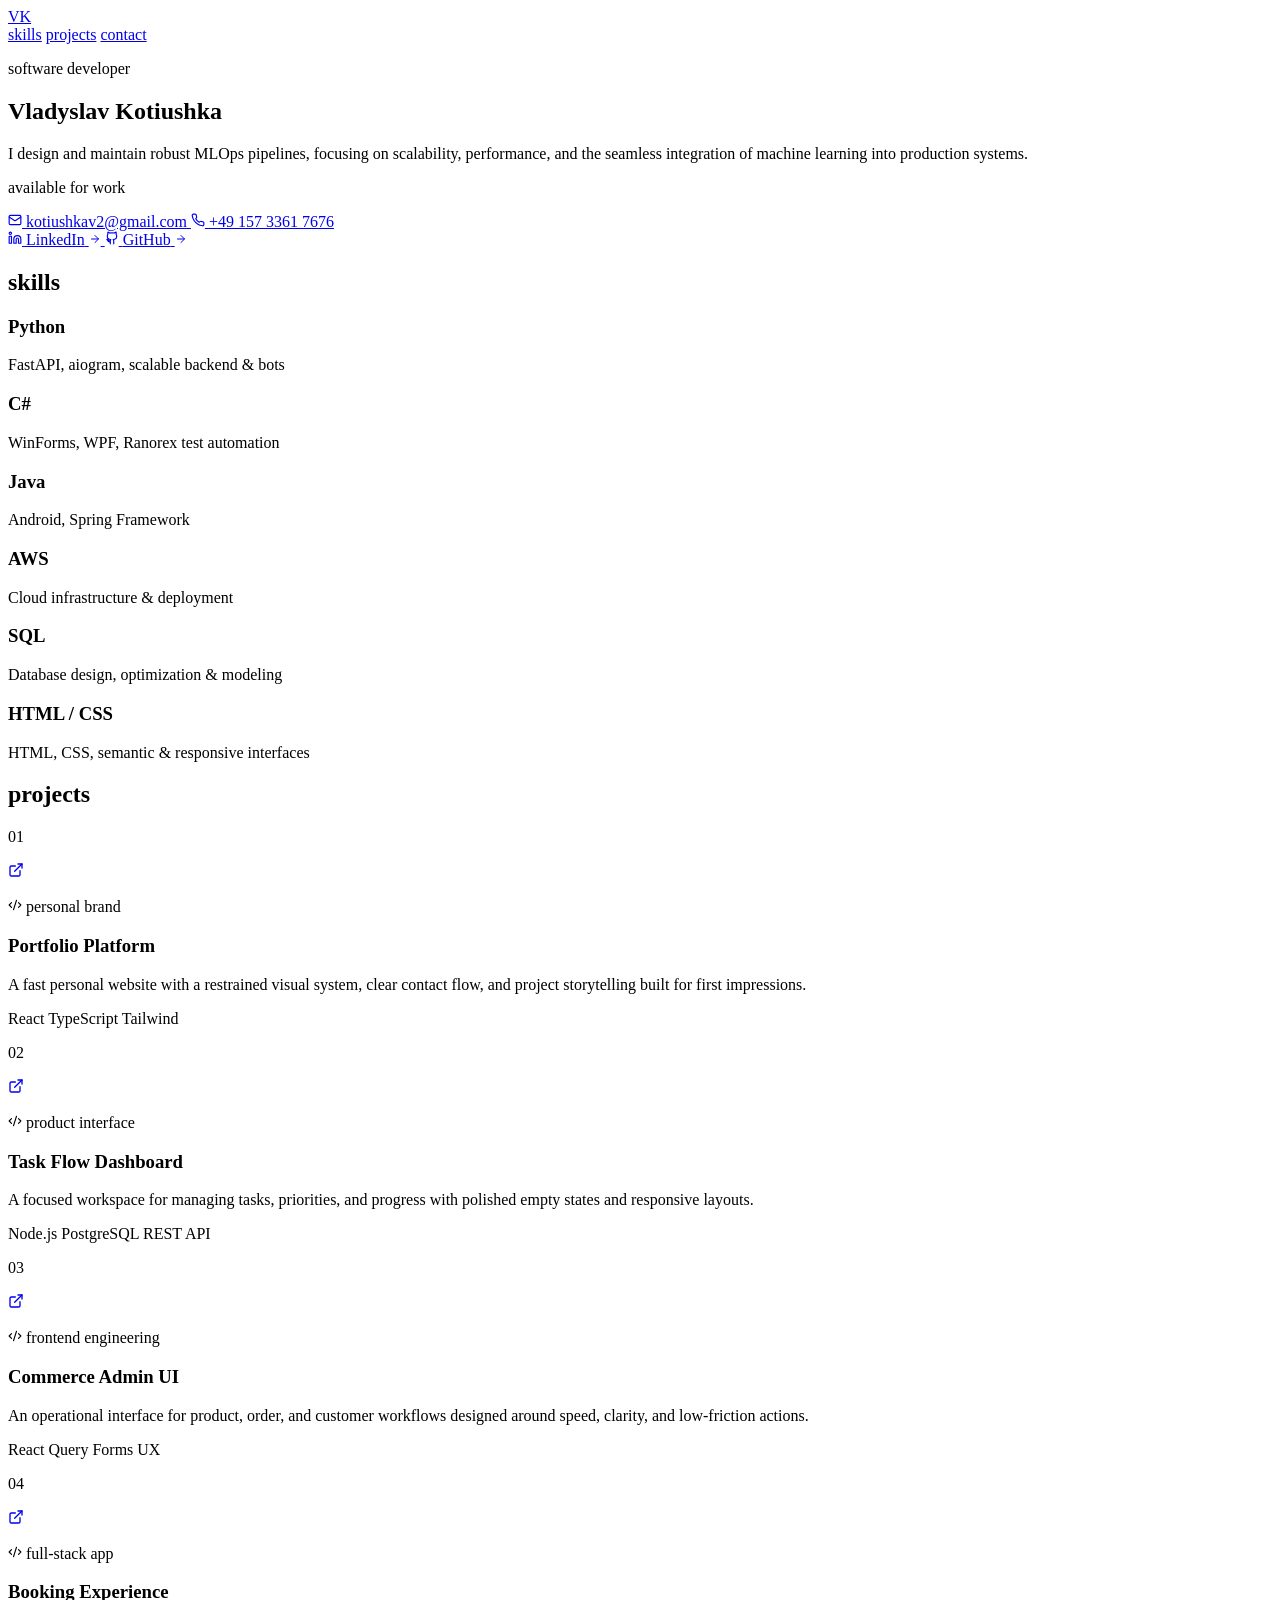
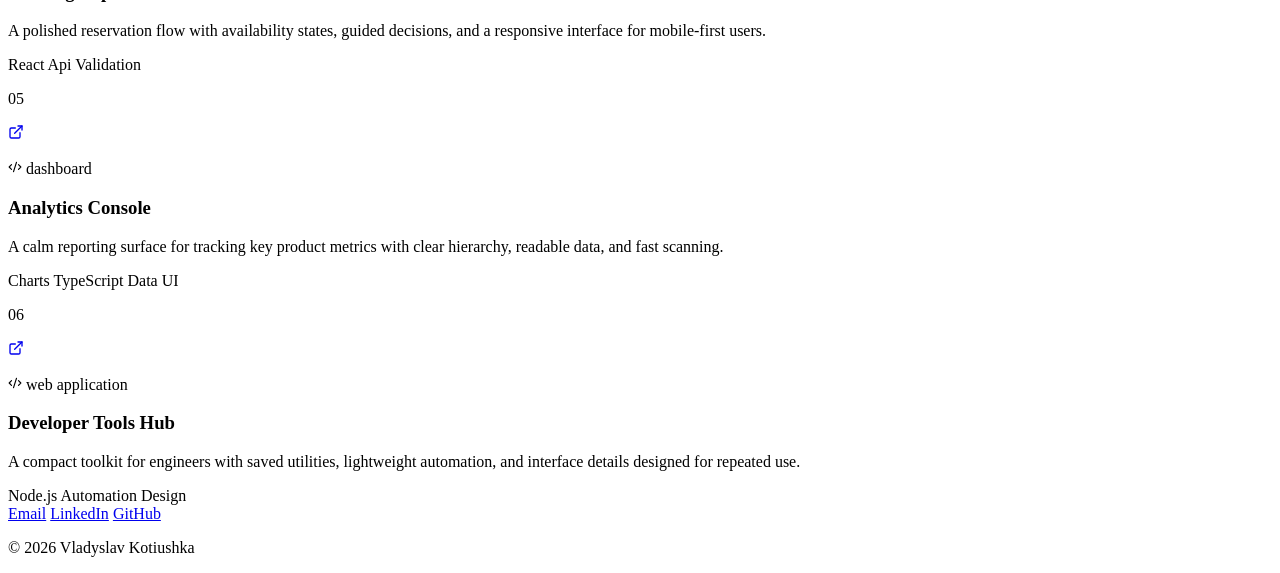
==== index.html @ 6a381a7e "finish portfolio" ====
<!doctype html>
<html lang="en">
  <head>
    <meta charset="UTF-8" />
    <meta name="viewport" content="width=device-width, initial-scale=1.0" />
    <title>Vladyslav Kotiushka</title>
    <link rel="preconnect" href="https://fonts.gstatic.com" crossorigin />
    <link rel="preconnect" href="https://fonts.googleapis.com" />
    <link
      href="https://fonts.googleapis.com/css2?family=Inter:ital,opsz,wght@0,14..32,100..900;1,14..32,100..900&family=Playfair+Display:ital,wght@0,400..900;1,400..900&display=swap"
      rel="stylesheet"
    />
    <link rel="stylesheet" href="./css/style.css" />
  </head>

  <body>
    <div class="page">
      <div class="background">
        <div class="glow glow-top"></div>
        <div class="glow glow-bottom"></div>
        <div class="noise"></div>
      </div>

      <header class="header">
        <a class="header__logo" href="#top">VK</a>

        <nav class="header__nav">
          <a href="#skills" class="header__link">skills</a>
          <a href="#projects" class="header__link">projects</a>
          <a href="#contact" class="header__link">contact</a>
        </nav>
      </header>

      <main class="main">
        <section class="hero" id="top">
          <div class="hero__card">
            <div class="hero__intro">
              <div class="hero__position">
                <span class="position__line"></span>
                <p class="position">software developer</p>
              </div>

              <h1 class="hero__title">Vladyslav Kotiushka</h1>
              <p class="hero__description">
                I design and maintain robust MLOps pipelines, focusing on
                scalability, performance, and the seamless integration of
                machine learning into production systems.
              </p>

              <div class="contact-card" id="contact">
                <p class="card__available-for-work">available for work</p>
                <div class="card__contacts">
                  <a href="mailto:kotiushkav2@gmail.com" class="contact__link">
                    <span class="contact-link__content">
                      <span class="contact-link__icon">
                        <svg
                          width="14"
                          height="14"
                          viewBox="0 0 24 24"
                          fill="none"
                          stroke="currentColor"
                          stroke-width="2"
                          stroke-linecap="round"
                          stroke-linejoin="round"
                        >
                          <rect
                            width="20"
                            height="16"
                            x="2"
                            y="4"
                            rx="2"
                          ></rect>
                          <path
                            d="m22 7-8.97 5.7a1.94 1.94 0 0 1-2.06 0L2 7"
                          ></path>
                        </svg>
                      </span>
                      <span>kotiushkav2@gmail.com</span>
                    </span>
                  </a>

                  <a href="tel:+4915733617676" class="contact__link">
                    <span class="contact-link__content">
                      <span class="contact-link__icon">
                        <svg
                          width="14"
                          height="14"
                          viewBox="0 0 24 24"
                          fill="none"
                          stroke="currentColor"
                          stroke-width="2"
                          stroke-linecap="round"
                          stroke-linejoin="round"
                        >
                          <path
                            d="M22 16.92v3a2 2 0 0 1-2.18 2 19.79 19.79 0 0 1-8.63-3.07 19.5 19.5 0 0 1-6-6A19.79 19.79 0 0 1 2.08 4.18 2 2 0 0 1 4.06 2h3a2 2 0 0 1 2 1.72c.12.9.33 1.77.62 2.6a2 2 0 0 1-.45 2.11L8.09 9.91a16 16 0 0 0 6 6l1.48-1.14a2 2 0 0 1 2.11-.45c.83.29 1.7.5 2.6.62A2 2 0 0 1 22 16.92z"
                          ></path>
                        </svg>
                      </span>
                      <span>+49 157 3361 7676</span>
                    </span>
                  </a>
                </div>

                <div class="card__social">
                  <a
                    href="https://www.linkedin.com/in/vladyslav-kotiushka-b0683431a/"
                    class="social-link"
                  >
                    <span class="social-link__content">
                      <span class="social-link__icon">
                        <svg
                          width="14"
                          height="14"
                          viewBox="0 0 24 24"
                          fill="none"
                          stroke="currentColor"
                          stroke-width="2"
                          stroke-linecap="round"
                          stroke-linejoin="round"
                        >
                          <path
                            d="M16 8a6 6 0 0 1 6 6v7h-4v-7a2 2 0 0 0-4 0v7h-4v-7a6 6 0 0 1 6-6z"
                          ></path>
                          <rect width="4" height="12" x="2" y="9"></rect>
                          <circle cx="4" cy="4" r="2"></circle>
                        </svg>
                      </span>
                      <span>LinkedIn</span>
                    </span>
                    <span class="social-link__arrow">
                      <svg
                        width="12"
                        height="12"
                        viewBox="0 0 24 24"
                        fill="none"
                        stroke="currentColor"
                        stroke-width="2"
                        stroke-linecap="round"
                        stroke-linejoin="round"
                      >
                        <path d="M5 12h14"></path>
                        <path d="m12 5 7 7-7 7"></path>
                      </svg>
                    </span>
                  </a>

                  <a href="https://github.com/kotiushka" class="social-link">
                    <span class="social-link__content">
                      <span class="social-link__icon">
                        <svg
                          width="14"
                          height="14"
                          viewBox="0 0 24 24"
                          fill="none"
                          stroke="currentColor"
                          stroke-width="2"
                          stroke-linecap="round"
                          stroke-linejoin="round"
                        >
                          <path
                            d="M15 22v-4a4.8 4.8 0 0 0-1-3.5c3 0 6-2 6-5.5.08-1.25-.27-2.48-1-3.5.28-1.15.28-2.35 0-3.5 0 0-1 0-3 1.5-2.64-.5-5.36-.5-8 0C6 2 5 2 5 2c-.3 1.15-.3 2.35 0 3.5A5.4 5.4 0 0 0 4 9c0 3.5 3 5.5 6 5.5-.39.49-.68 1.3-.8 2.1-.7.32-2.5.88-3.6-1.02 0 0-.65-1.18-1.9-1.27 0 0-1.2-.02-.08.75 0 0 .8.38 1.35 1.8 0 0 .72 2.2 4.18 1.45V22"
                          ></path>
                        </svg>
                      </span>
                      <span>GitHub</span>
                    </span>
                    <span class="social-link__arrow">
                      <svg
                        width="12"
                        height="12"
                        viewBox="0 0 24 24"
                        fill="none"
                        stroke="currentColor"
                        stroke-width="2"
                        stroke-linecap="round"
                        stroke-linejoin="round"
                      >
                        <path d="M5 12h14"></path>
                        <path d="m12 5 7 7-7 7"></path>
                      </svg>
                    </span>
                  </a>
                </div>
              </div>
            </div>

            <div class="skills" id="skills">
              <div class="skills__header">
                <h2 class="skills__text">skills</h2>
                <span class="skills__line"></span>
              </div>

              <div class="skills__grid">
                <article class="skill-card">
                  <h3 class="skill-card__title">Python</h3>
                  <p class="skill-card__description">
                    FastAPI, aiogram, scalable backend & bots
                  </p>
                </article>
                <article class="skill-card">
                  <h3 class="skill-card__title">C#</h3>
                  <p class="skill-card__description">
                    WinForms, WPF, Ranorex test automation
                  </p>
                </article>
                <article class="skill-card">
                  <h3 class="skill-card__title">Java</h3>
                  <p class="skill-card__description">
                    Android, Spring Framework
                  </p>
                </article>
                <article class="skill-card">
                  <h3 class="skill-card__title">AWS</h3>
                  <p class="skill-card__description">
                    Cloud infrastructure & deployment
                  </p>
                </article>
                <article class="skill-card">
                  <h3 class="skill-card__title">SQL</h3>
                  <p class="skill-card__description">
                    Database design, optimization & modeling
                  </p>
                </article>
                <article class="skill-card">
                  <h3 class="skill-card__title">HTML / CSS</h3>
                  <p class="skill-card__description">
                    HTML, CSS, semantic & responsive interfaces
                  </p>
                </article>
              </div>
            </div>
          </div>
        </section>

        <section class="projects" id="projects">
          <div class="projects__header">
            <h2 class="projects__text">projects</h2>
            <span class="projects__line"></span>
          </div>
          <div class="projects__grid">
            <article class="project">
              <div class="project__header">
                <p class="project__number">01</p>
                <a class="project__link" href="#" aria-label="Open project">
                  <svg
                    width="16"
                    height="16"
                    viewBox="0 0 24 24"
                    fill="none"
                    stroke="currentColor"
                    stroke-width="2"
                    stroke-linecap="round"
                    stroke-linejoin="round"
                  >
                    <path d="M15 3h6v6"></path>
                    <path d="M10 14 21 3"></path>
                    <path
                      d="M18 13v6a2 2 0 0 1-2 2H5a2 2 0 0 1-2-2V8a2 2 0 0 1 2-2h6"
                    ></path>
                  </svg>
                </a>
              </div>
              <p class="project__type">
                <svg
                  width="14"
                  height="14"
                  viewBox="0 0 24 24"
                  fill="none"
                  stroke="currentColor"
                  stroke-width="2"
                  stroke-linecap="round"
                  stroke-linejoin="round"
                >
                  <path d="m18 16 4-4-4-4"></path>
                  <path d="m6 8-4 4 4 4"></path>
                  <path d="m14.5 4-5 16"></path>
                </svg>
                personal brand
              </p>
              <h3 class="project__title">Portfolio Platform</h3>
              <p class="project__description">
                A fast personal website with a restrained visual system, clear
                contact flow, and project storytelling built for first
                impressions.
              </p>
              <div class="project__tools">
                <span class="project__tool">React</span>
                <span class="project__tool">TypeScript</span>
                <span class="project__tool">Tailwind</span>
              </div>
            </article>
            <article class="project">
              <div class="project__header">
                <p class="project__number">02</p>
                <a class="project__link" href="#" aria-label="Open project">
                  <svg
                    width="16"
                    height="16"
                    viewBox="0 0 24 24"
                    fill="none"
                    stroke="currentColor"
                    stroke-width="2"
                    stroke-linecap="round"
                    stroke-linejoin="round"
                  >
                    <path d="M15 3h6v6"></path>
                    <path d="M10 14 21 3"></path>
                    <path
                      d="M18 13v6a2 2 0 0 1-2 2H5a2 2 0 0 1-2-2V8a2 2 0 0 1 2-2h6"
                    ></path>
                  </svg>
                </a>
              </div>
              <p class="project__type">
                <svg
                  width="14"
                  height="14"
                  viewBox="0 0 24 24"
                  fill="none"
                  stroke="currentColor"
                  stroke-width="2"
                  stroke-linecap="round"
                  stroke-linejoin="round"
                >
                  <path d="m18 16 4-4-4-4"></path>
                  <path d="m6 8-4 4 4 4"></path>
                  <path d="m14.5 4-5 16"></path>
                </svg>
                product interface
              </p>
              <h3 class="project__title">Task Flow Dashboard</h3>
              <p class="project__description">
                A focused workspace for managing tasks, priorities, and progress
                with polished empty states and responsive layouts.
              </p>
              <div class="project__tools">
                <span class="project__tool">Node.js</span>
                <span class="project__tool">PostgreSQL</span>
                <span class="project__tool">REST API</span>
              </div>
            </article>
            <article class="project">
              <div class="project__header">
                <p class="project__number">03</p>
                <a class="project__link" href="#" aria-label="Open project">
                  <svg
                    width="16"
                    height="16"
                    viewBox="0 0 24 24"
                    fill="none"
                    stroke="currentColor"
                    stroke-width="2"
                    stroke-linecap="round"
                    stroke-linejoin="round"
                  >
                    <path d="M15 3h6v6"></path>
                    <path d="M10 14 21 3"></path>
                    <path
                      d="M18 13v6a2 2 0 0 1-2 2H5a2 2 0 0 1-2-2V8a2 2 0 0 1 2-2h6"
                    ></path>
                  </svg>
                </a>
              </div>
              <p class="project__type">
                <svg
                  width="14"
                  height="14"
                  viewBox="0 0 24 24"
                  fill="none"
                  stroke="currentColor"
                  stroke-width="2"
                  stroke-linecap="round"
                  stroke-linejoin="round"
                >
                  <path d="m18 16 4-4-4-4"></path>
                  <path d="m6 8-4 4 4 4"></path>
                  <path d="m14.5 4-5 16"></path>
                </svg>
                frontend engineering
              </p>
              <h3 class="project__title">Commerce Admin UI</h3>
              <p class="project__description">
                An operational interface for product, order, and customer
                workflows designed around speed, clarity, and low-friction
                actions.
              </p>
              <div class="project__tools">
                <span class="project__tool">React Query</span>
                <span class="project__tool">Forms</span>
                <span class="project__tool">UX</span>
              </div>
            </article>
            <article class="project">
              <div class="project__header">
                <p class="project__number">04</p>
                <a class="project__link" href="#" aria-label="Open project">
                  <svg
                    width="16"
                    height="16"
                    viewBox="0 0 24 24"
                    fill="none"
                    stroke="currentColor"
                    stroke-width="2"
                    stroke-linecap="round"
                    stroke-linejoin="round"
                  >
                    <path d="M15 3h6v6"></path>
                    <path d="M10 14 21 3"></path>
                    <path
                      d="M18 13v6a2 2 0 0 1-2 2H5a2 2 0 0 1-2-2V8a2 2 0 0 1 2-2h6"
                    ></path>
                  </svg>
                </a>
              </div>
              <p class="project__type">
                <svg
                  width="14"
                  height="14"
                  viewBox="0 0 24 24"
                  fill="none"
                  stroke="currentColor"
                  stroke-width="2"
                  stroke-linecap="round"
                  stroke-linejoin="round"
                >
                  <path d="m18 16 4-4-4-4"></path>
                  <path d="m6 8-4 4 4 4"></path>
                  <path d="m14.5 4-5 16"></path>
                </svg>
                full-stack app
              </p>
              <h3 class="project__title">Booking Experience</h3>
              <p class="project__description">
                A polished reservation flow with availability states, guided
                decisions, and a responsive interface for mobile-first users.
              </p>
              <div class="project__tools">
                <span class="project__tool">React</span>
                <span class="project__tool">Api</span>
                <span class="project__tool">Validation</span>
              </div>
            </article>
            <article class="project">
              <div class="project__header">
                <p class="project__number">05</p>
                <a class="project__link" href="#" aria-label="Open project">
                  <svg
                    width="16"
                    height="16"
                    viewBox="0 0 24 24"
                    fill="none"
                    stroke="currentColor"
                    stroke-width="2"
                    stroke-linecap="round"
                    stroke-linejoin="round"
                  >
                    <path d="M15 3h6v6"></path>
                    <path d="M10 14 21 3"></path>
                    <path
                      d="M18 13v6a2 2 0 0 1-2 2H5a2 2 0 0 1-2-2V8a2 2 0 0 1 2-2h6"
                    ></path>
                  </svg>
                </a>
              </div>
              <p class="project__type">
                <svg
                  width="14"
                  height="14"
                  viewBox="0 0 24 24"
                  fill="none"
                  stroke="currentColor"
                  stroke-width="2"
                  stroke-linecap="round"
                  stroke-linejoin="round"
                >
                  <path d="m18 16 4-4-4-4"></path>
                  <path d="m6 8-4 4 4 4"></path>
                  <path d="m14.5 4-5 16"></path>
                </svg>
                dashboard
              </p>
              <h3 class="project__title">Analytics Console</h3>
              <p class="project__description">
                A calm reporting surface for tracking key product metrics with
                clear hierarchy, readable data, and fast scanning.
              </p>
              <div class="project__tools">
                <span class="project__tool">Charts</span>
                <span class="project__tool">TypeScript</span>
                <span class="project__tool">Data UI</span>
              </div>
            </article>
            <article class="project">
              <div class="project__header">
                <p class="project__number">06</p>
                <a class="project__link" href="#" aria-label="Open project">
                  <svg
                    width="16"
                    height="16"
                    viewBox="0 0 24 24"
                    fill="none"
                    stroke="currentColor"
                    stroke-width="2"
                    stroke-linecap="round"
                    stroke-linejoin="round"
                  >
                    <path d="M15 3h6v6"></path>
                    <path d="M10 14 21 3"></path>
                    <path
                      d="M18 13v6a2 2 0 0 1-2 2H5a2 2 0 0 1-2-2V8a2 2 0 0 1 2-2h6"
                    ></path>
                  </svg>
                </a>
              </div>
              <p class="project__type">
                <svg
                  width="14"
                  height="14"
                  viewBox="0 0 24 24"
                  fill="none"
                  stroke="currentColor"
                  stroke-width="2"
                  stroke-linecap="round"
                  stroke-linejoin="round"
                >
                  <path d="m18 16 4-4-4-4"></path>
                  <path d="m6 8-4 4 4 4"></path>
                  <path d="m14.5 4-5 16"></path>
                </svg>
                web application
              </p>
              <h3 class="project__title">Developer Tools Hub</h3>
              <p class="project__description">
                A compact toolkit for engineers with saved utilities,
                lightweight automation, and interface details designed for
                repeated use.
              </p>
              <div class="project__tools">
                <span class="project__tool">Node.js</span>
                <span class="project__tool">Automation</span>
                <span class="project__tool">Design</span>
              </div>
            </article>
          </div>
        </section>
        <footer class="footer">
          <div class="footer__links">
            <a href="mailto:kotiushkav2@gmail.com" class="footer__link"
              >Email</a
            >
            <a
              href="https://www.linkedin.com/in/vladyslav-kotiushka-b0683431a/"
              class="footer__link"
              >LinkedIn</a
            >
            <a href="https://github.com/kotiushka" class="footer__link"
              >GitHub</a
            >
          </div>

          <p class="footer__copy">© 2026 Vladyslav Kotiushka</p>
        </footer>
      </main>
    </div>
  </body>
</html>
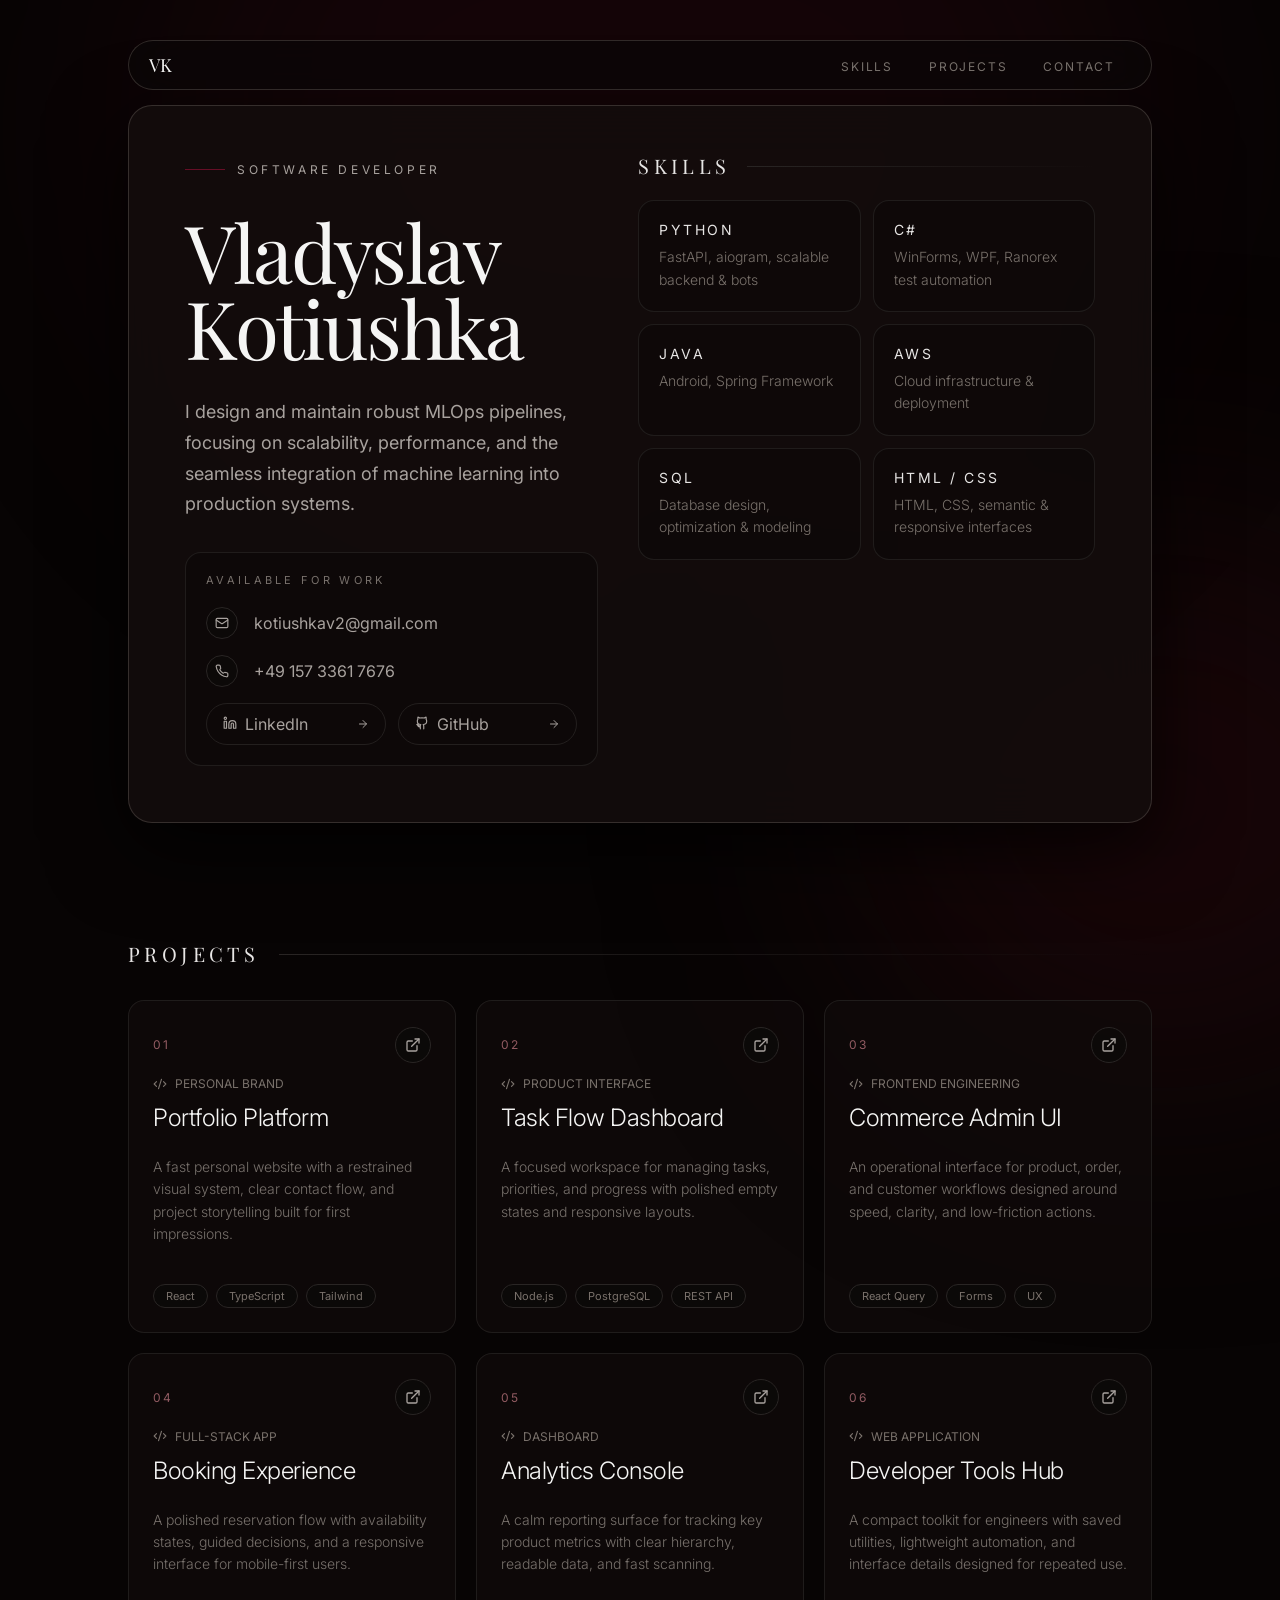
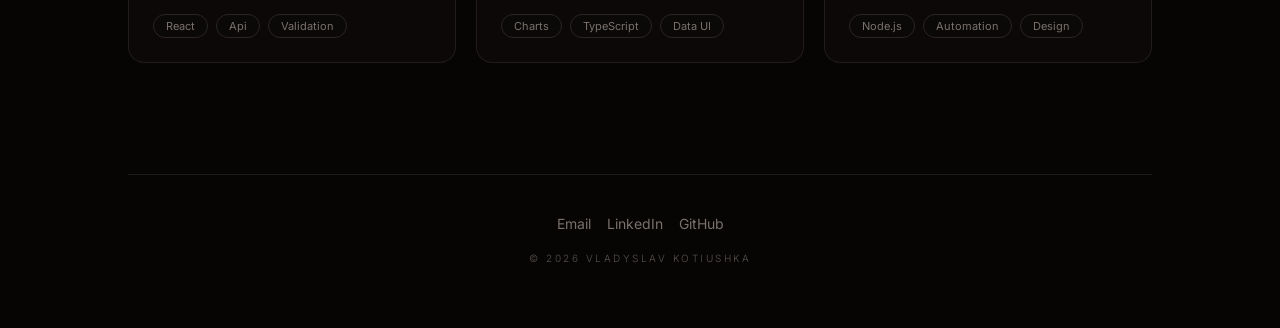
==== commit a51da302: "change css link path" ====
--- a/index.html
+++ b/index.html
@@ -10,7 +10,7 @@
       href="https://fonts.googleapis.com/css2?family=Inter:ital,opsz,wght@0,14..32,100..900;1,14..32,100..900&family=Playfair+Display:ital,wght@0,400..900;1,400..900&display=swap"
       rel="stylesheet"
     />
-    <link rel="stylesheet" href="./css/style.css" />
+    <link rel="stylesheet" href="./css/styles.css" />
   </head>
 
   <body>
--- a/css/styles.css
+++ b/css/styles.css
@@ -0,0 +1,559 @@
+* {
+  box-sizing: border-box;
+}
+
+::selection {
+  background: rgba(136, 19, 55, 0.3);
+  color: #ffe4e6;
+}
+
+.hero__title,
+.section-title,
+.header__logo {
+  font-family: "Playfair Display", Georgia, serif;
+}
+
+body {
+  margin: 0;
+  padding: 0;
+  font-family: "Inter", Arial, sans-serif;
+}
+
+.page {
+  padding: 24px;
+
+  min-height: 100vh;
+  background: #070404;
+  color: #d6d3d1;
+  position: relative;
+  overflow-x: hidden;
+}
+
+.glow-top {
+  position: fixed;
+  top: -28%;
+  left: 50%;
+  width: 980px;
+  height: 760px;
+  transform: translateX(-50%);
+  background: rgba(75, 8, 23, 0.2);
+  border-radius: 999px;
+  filter: blur(130px);
+  pointer-events: none;
+}
+
+.glow-bottom {
+  position: fixed;
+  right: -15%;
+  bottom: -20%;
+  width: 620px;
+  height: 560px;
+  background: rgba(34, 7, 10, 0.6);
+  border-radius: 999px;
+  filter: blur(120px);
+  pointer-events: none;
+}
+
+.header {
+  display: flex;
+  justify-content: space-between;
+  align-items: center;
+
+  max-width: 1024px;
+  width: 100%;
+  margin: 0 auto;
+
+  border: 1px solid rgba(120, 113, 108, 0.35);
+  background: rgba(11, 7, 7, 0.75);
+  border-radius: 999px;
+  padding: 12px 20px;
+
+  backdrop-filter: blur(24px);
+
+  position: sticky;
+  top: 16px;
+  z-index: 30;
+}
+
+.header__logo {
+  font-size: 18px;
+  color: #f5f5f4;
+  text-decoration: none;
+}
+
+.header__link {
+  padding: 8px 16px;
+  border-radius: 999px;
+  color: #78716c;
+  font-size: 12px;
+  text-transform: uppercase;
+  letter-spacing: 0.15em;
+  text-decoration: none;
+  transition: 0.25s ease;
+}
+
+.header__link:hover {
+  background: rgba(28, 25, 23, 0.7);
+  color: #f5f5f4;
+}
+
+.hero {
+  min-height: calc(100vh - 120px);
+  display: flex;
+  align-items: center;
+  justify-content: center;
+}
+
+.hero__card {
+  display: grid;
+  grid-template-columns: 0.95fr 1.05fr;
+  align-items: start;
+  gap: 40px;
+  width: 100%;
+  position: relative;
+  overflow: hidden;
+
+  padding: 56px;
+  border-radius: 24px;
+  border: 1px solid rgba(120, 113, 108, 0.35);
+  background: rgba(19, 13, 13, 0.9);
+  box-shadow: 0 25px 80px rgba(0, 0, 0, 0.8);
+  backdrop-filter: blur(24px);
+
+  max-width: 1024px;
+}
+
+.hero__position {
+  display: flex;
+  align-items: center;
+  gap: 12px;
+  margin-bottom: 36px;
+}
+
+.position__line {
+  width: 40px;
+  height: 1px;
+  background: rgba(159, 18, 57, 0.6);
+}
+
+.position {
+  margin: 0;
+  color: #a8a29e;
+  font-size: 12px;
+  text-transform: uppercase;
+  letter-spacing: 0.3em;
+}
+
+.hero__title {
+  margin: 0px;
+  max-width: 520px;
+  font-size: clamp(48px, 8vw, 80px);
+  line-height: 0.95;
+  font-weight: 300;
+  letter-spacing: -0.03em;
+  color: #f5f5f4;
+}
+
+.hero__description {
+  margin: 32px 0 0;
+  max-width: 560px;
+
+  color: #a8a29e;
+  line-height: 1.7;
+  font-size: 18px;
+}
+
+.contact-card {
+  margin-top: 32px;
+  padding: 20px;
+  max-width: 420px;
+
+  border: 1px solid rgba(41, 37, 36, 0.7);
+  border-radius: 16px;
+  background: rgba(0, 0, 0, 0.2);
+
+  scroll-margin-top: 120px;
+}
+
+.card__available-for-work {
+  margin: 0 0 20px;
+  color: #78716c;
+  font-size: 11px;
+  letter-spacing: 0.3em;
+  text-transform: uppercase;
+}
+
+.card__contacts {
+  display: flex;
+  flex-direction: column;
+  gap: 16px;
+}
+
+.contact__link {
+  display: flex;
+  align-items: center;
+  gap: 16px;
+  color: #a8a29e;
+  text-decoration: none;
+  transition: transform 0.25s ease;
+}
+
+.contact__link:hover {
+  color: #f5f5f4;
+}
+
+.contact-link__content {
+  display: flex;
+  align-items: center;
+  gap: 16px;
+}
+
+.contact-link__icon {
+  width: 32px;
+  height: 32px;
+
+  display: flex;
+  align-items: center;
+  justify-content: center;
+
+  border: 1px solid #292524;
+  border-radius: 50%;
+  background: rgba(12, 10, 9, 0.6);
+}
+
+.card__social {
+  display: grid;
+  grid-template-columns: repeat(2, 1fr);
+  gap: 12px;
+  padding-top: 16px;
+}
+
+.social-link {
+  display: flex;
+  align-items: center;
+  justify-content: space-between;
+  color: #a8a29e;
+  text-decoration: none;
+
+  padding: 10px 16px;
+  border: 1px solid rgba(41, 37, 36, 0.8);
+  border-radius: 999px;
+  transition: transform 0.25s ease;
+}
+
+.social-link:hover {
+  border-color: #57534e;
+  background: rgba(28, 25, 23, 0.4);
+  color: #f5f5f4;
+}
+
+.social-link__content {
+  display: flex;
+  align-items: center;
+  gap: 8px;
+}
+
+.skills {
+  transform: translateY(-6px);
+}
+
+.skill-card {
+  border: 1px solid rgba(41, 37, 36, 0.7);
+  border-radius: 16px;
+  background: rgba(0, 0, 0, 0.2);
+  padding: 20px;
+
+  height: 100%;
+
+  transition:
+    border-color 0.5s ease,
+    background-color 0.5s ease;
+}
+
+.skill-card:hover {
+  border-color: rgba(87, 83, 78, 0.7);
+  background: #181111;
+}
+
+.skills__header {
+  display: flex;
+  align-items: center;
+  gap: 16px;
+  margin-bottom: 24px;
+}
+
+.skills__text {
+  font-size: 20px;
+  text-transform: uppercase;
+  margin: 0;
+  line-height: 1;
+  font-weight: 400;
+  letter-spacing: 0.22em;
+  color: #e7e5e4;
+  font-family: "Playfair Display", Georgia, serif;
+}
+
+.skills__line {
+  height: 1px;
+  flex: 1;
+  background: linear-gradient(to right, #292524, transparent);
+}
+
+.skills__grid {
+  display: grid;
+  grid-template-columns: repeat(2, 1fr);
+  gap: 12px;
+}
+
+.skill-card__title {
+  margin: 0 0 8px;
+  font-weight: 400;
+  font-size: 14px;
+  color: #e7e5e4;
+  letter-spacing: 0.18em;
+  text-transform: uppercase;
+}
+
+.skill-card__description {
+  margin: 0;
+  color: #79716b;
+  font-size: 14px;
+  font-weight: 300;
+  line-height: 1.6;
+}
+
+.projects {
+  max-width: 1024px;
+  margin: 90px auto 0;
+  width: 100%;
+  position: relative;
+}
+
+.projects__header {
+  display: flex;
+  align-items: center;
+
+  gap: 20px;
+}
+
+.projects__text {
+  font-size: 20px;
+  text-transform: uppercase;
+  margin: 0;
+  line-height: 1;
+  font-weight: 400;
+  letter-spacing: 0.22em;
+  color: #e7e5e4;
+  font-family: "Playfair Display", Georgia, serif;
+}
+
+.projects__line {
+  height: 1px;
+  flex: 1;
+  background: linear-gradient(to right, #292524, transparent);
+}
+
+.projects__grid {
+  margin-top: 36px;
+  display: grid;
+  grid-template-columns: repeat(3, 1fr);
+  gap: 20px;
+  margin-bottom: 111px;
+}
+
+.project {
+  padding: 24px;
+  min-height: 100%;
+  overflow: hidden;
+  display: flex;
+  flex-direction: column;
+  border: 1px solid rgba(41, 37, 36, 0.7);
+  border-radius: 16px;
+
+  background: rgba(17, 11, 11, 0.7);
+
+  transition:
+    color 0.5s ease,
+    border-color 0.5s ease,
+    transform 1s ease,
+    background-color 0.5s ease;
+}
+
+.project:hover a {
+  color: #e7e5e4;
+}
+
+.project:hover {
+  transform: translateY(-4px);
+  background: #171010;
+  border-color: rgba(87, 83, 78, 0.7);
+}
+
+.project__header {
+  display: flex;
+  align-items: center;
+  justify-content: space-between;
+}
+
+.project__link {
+  width: 36px;
+  height: 36px;
+
+  display: flex;
+  align-items: center;
+  justify-content: center;
+
+  color: #a8a29e;
+
+  border: 1px solid #292524;
+  border-radius: 50%;
+  background: rgba(12, 10, 9, 0.6);
+}
+
+.project__number {
+  color: #ffa1ad8c;
+  font-size: 12px;
+  letter-spacing: 0.2em;
+}
+
+.project__type {
+  display: flex;
+  align-items: center;
+  gap: 8px;
+  font-size: 12px;
+  color: #79716b;
+  text-transform: uppercase;
+}
+
+.project__title,
+.project__description {
+  font-weight: 300;
+}
+
+.project__title {
+  font-family: "Inter", Arial, Helvetica, sans-serif;
+  font-size: 24px;
+  margin-top: 0;
+  letter-spacing: -0.02em;
+  color: #f5f5f4;
+}
+
+.project__description {
+  font-size: 14px;
+  line-height: 1.6;
+  color: #78716c;
+  margin-top: 0;
+}
+
+.project__tools {
+  margin-top: auto;
+  padding-top: 24px;
+  display: flex;
+  flex-wrap: flex;
+  gap: 8px;
+}
+
+.project__tool {
+  color: #79716b;
+  font-size: 11px;
+  border: 1px solid #292524;
+  border-radius: 50px;
+  padding: 4px 12px;
+  background: rgba(12, 10, 9, 0.6);
+}
+
+.footer {
+  max-width: 1024px;
+  width: 100%;
+  margin: 0 auto;
+  padding: 40px 0;
+  border-top: 1px solid rgba(41, 37, 36, 0.7);
+  text-align: center;
+}
+
+.footer__links {
+  margin-bottom: 20px;
+
+  display: flex;
+  align-items: center;
+  justify-content: center;
+  gap: 16px;
+}
+
+.footer__link {
+  color: #78716c;
+  font-size: 14px;
+  text-decoration: none;
+  transition: color 0.25s ease;
+}
+
+.footer__link:hover {
+  color: #f5f5f4;
+}
+
+.footer__copy {
+  margin: 0;
+  color: #57534e;
+  font-size: 10px;
+  font-weight: 300;
+  text-transform: uppercase;
+  letter-spacing: 0.25em;
+}
+
+@media (max-width: 768px) {
+  .page {
+    padding: 16px;
+  }
+
+  .header {
+    padding: 10px 12px;
+  }
+
+  .header__link {
+    padding: 8px 10px;
+    font-size: 10px;
+  }
+
+  .hero {
+    min-height: auto;
+    padding-top: 64px;
+  }
+
+  .hero__card {
+    grid-template-columns: 1fr;
+    padding: 28px;
+    gap: 40px;
+  }
+
+  .hero__title {
+    font-size: 48px;
+  }
+
+  .hero__description {
+    font-size: 16px;
+  }
+
+  .skills {
+    transform: none;
+  }
+
+  .skills__grid {
+    grid-template-columns: 1fr;
+  }
+
+  .projects {
+    margin-top: 80px;
+  }
+
+  .projects__grid {
+    grid-template-columns: 1fr;
+  }
+
+  .card__social {
+    grid-template-columns: 1fr;
+  }
+
+  .footer__links {
+    flex-wrap: wrap;
+  }
+}
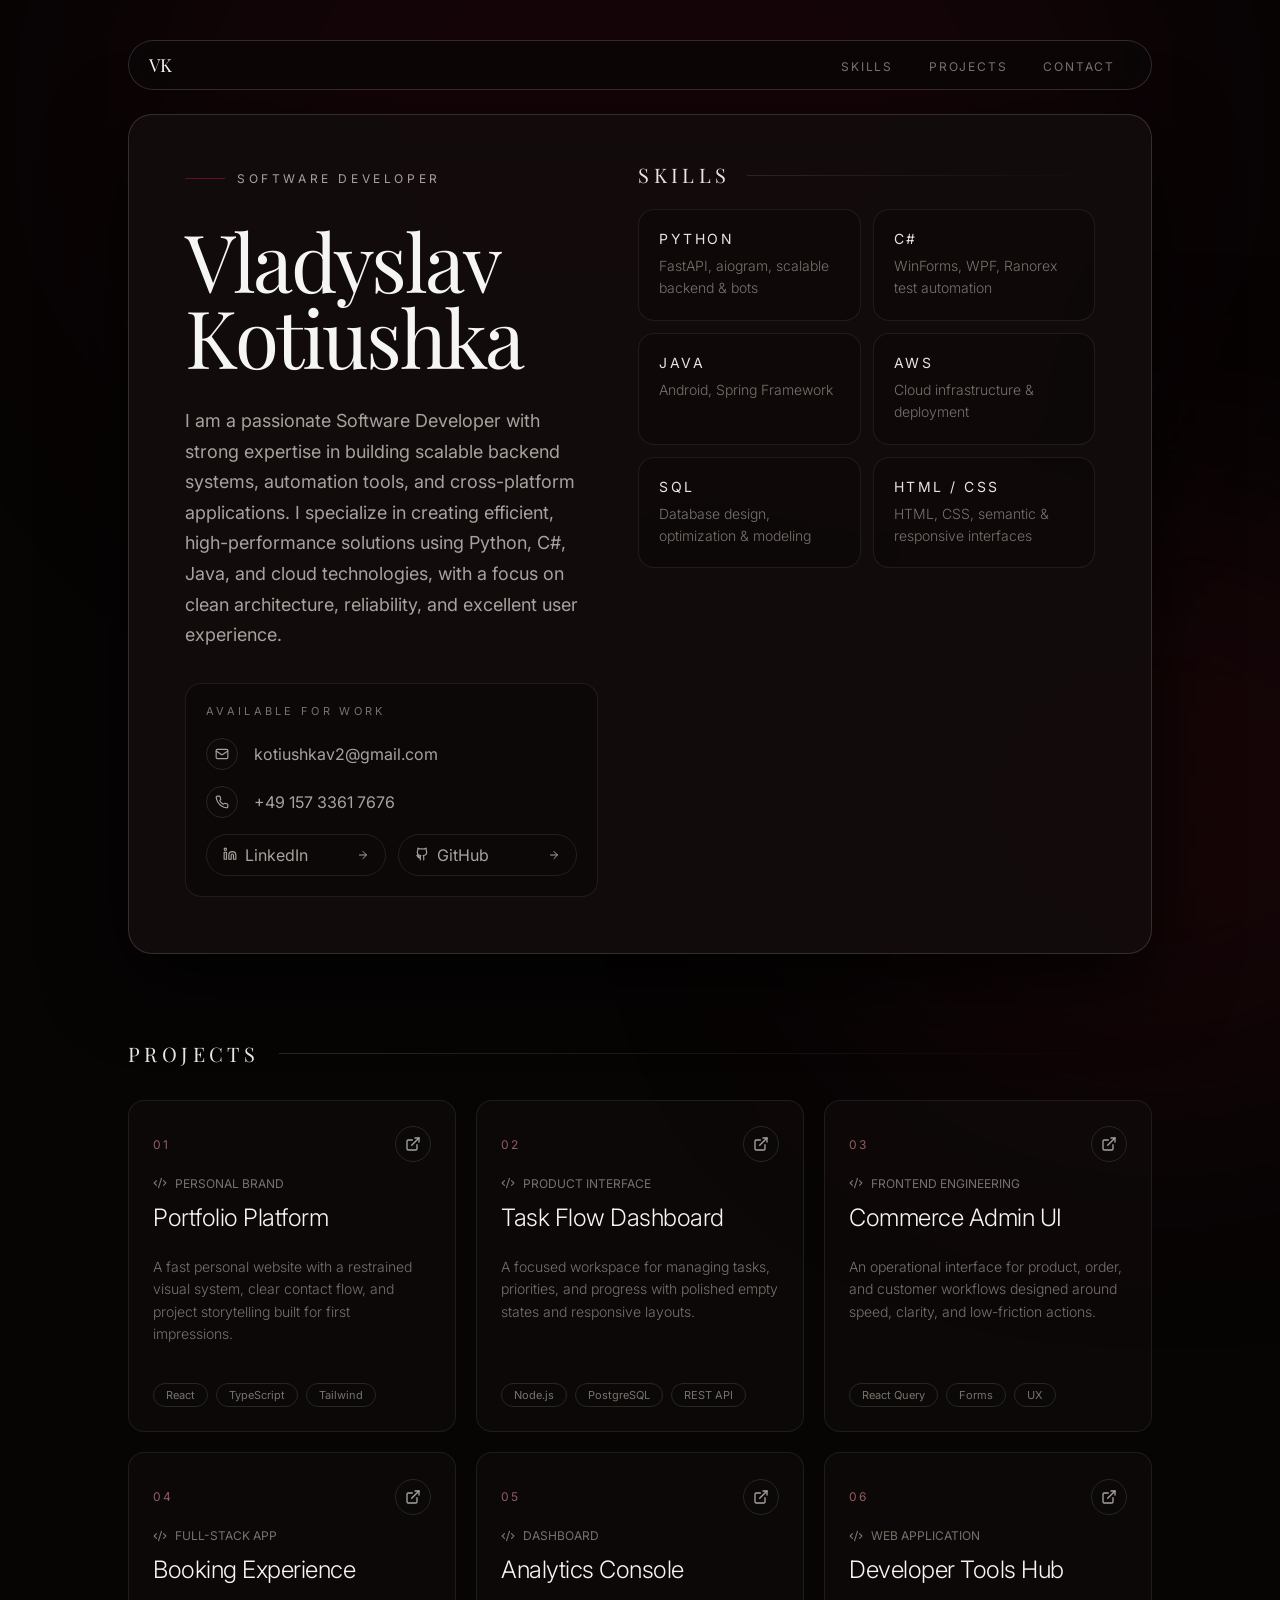
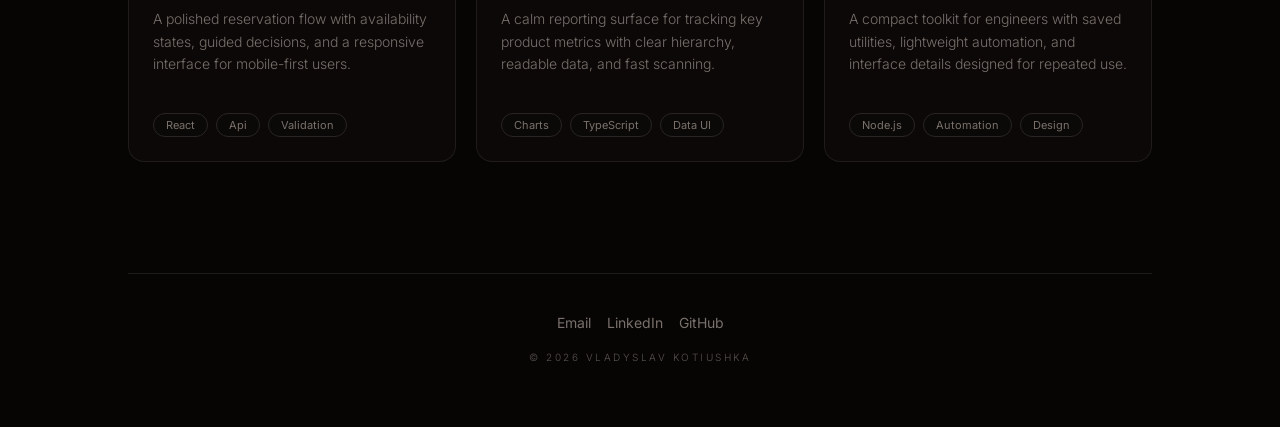
==== commit d334dcc6: "prevent header overlap with hero section" ====
--- a/index.html
+++ b/index.html
@@ -10,7 +10,7 @@
       href="https://fonts.googleapis.com/css2?family=Inter:ital,opsz,wght@0,14..32,100..900;1,14..32,100..900&family=Playfair+Display:ital,wght@0,400..900;1,400..900&display=swap"
       rel="stylesheet"
     />
-    <link rel="stylesheet" href="./css/styles.css" />
+    <link rel="stylesheet" href="styles.css" />
   </head>
 
   <body>
@@ -42,9 +42,12 @@
 
               <h1 class="hero__title">Vladyslav Kotiushka</h1>
               <p class="hero__description">
-                I design and maintain robust MLOps pipelines, focusing on
-                scalability, performance, and the seamless integration of
-                machine learning into production systems.
+                I am a passionate Software Developer with strong expertise in
+                building scalable backend systems, automation tools, and
+                cross-platform applications. I specialize in creating efficient,
+                high-performance solutions using Python, C#, Java, and cloud
+                technologies, with a focus on clean architecture, reliability,
+                and excellent user experience.
               </p>
 
               <div class="contact-card" id="contact">
--- a/styles.css
+++ b/styles.css
@@ -0,0 +1,560 @@
+* {
+  box-sizing: border-box;
+}
+
+::selection {
+  background: rgba(136, 19, 55, 0.3);
+  color: #ffe4e6;
+}
+
+.hero__title,
+.section-title,
+.header__logo {
+  font-family: "Playfair Display", Georgia, serif;
+}
+
+body {
+  margin: 0;
+  padding: 0;
+  font-family: "Inter", Arial, sans-serif;
+}
+
+.page {
+  padding: 24px;
+
+  min-height: 100vh;
+  background: #070404;
+  color: #d6d3d1;
+  position: relative;
+  overflow-x: hidden;
+}
+
+.glow-top {
+  position: fixed;
+  top: -28%;
+  left: 50%;
+  width: 980px;
+  height: 760px;
+  transform: translateX(-50%);
+  background: rgba(75, 8, 23, 0.2);
+  border-radius: 999px;
+  filter: blur(130px);
+  pointer-events: none;
+}
+
+.glow-bottom {
+  position: fixed;
+  right: -15%;
+  bottom: -20%;
+  width: 620px;
+  height: 560px;
+  background: rgba(34, 7, 10, 0.6);
+  border-radius: 999px;
+  filter: blur(120px);
+  pointer-events: none;
+}
+
+.header {
+  display: flex;
+  justify-content: space-between;
+  align-items: center;
+
+  max-width: 1024px;
+  width: 100%;
+  margin: 0 auto 40px;
+
+  border: 1px solid rgba(120, 113, 108, 0.35);
+  background: rgba(11, 7, 7, 0.75);
+  border-radius: 999px;
+  padding: 12px 20px;
+
+  backdrop-filter: blur(24px);
+
+  position: sticky;
+  top: 16px;
+  z-index: 30;
+}
+
+.header__logo {
+  font-size: 18px;
+  color: #f5f5f4;
+  text-decoration: none;
+}
+
+.header__link {
+  padding: 8px 16px;
+  border-radius: 999px;
+  color: #78716c;
+  font-size: 12px;
+  text-transform: uppercase;
+  letter-spacing: 0.15em;
+  text-decoration: none;
+  transition: 0.25s ease;
+}
+
+.header__link:hover {
+  background: rgba(28, 25, 23, 0.7);
+  color: #f5f5f4;
+}
+
+.hero {
+  min-height: calc(100vh - 120px);
+  display: flex;
+  align-items: center;
+  justify-content: center;
+}
+
+.hero__card {
+  display: grid;
+  grid-template-columns: 0.95fr 1.05fr;
+  align-items: start;
+  gap: 40px;
+  width: 100%;
+  position: relative;
+  overflow: hidden;
+
+  padding: 56px;
+  border-radius: 24px;
+  border: 1px solid rgba(120, 113, 108, 0.35);
+  background: rgba(19, 13, 13, 0.9);
+  box-shadow: 0 25px 80px rgba(0, 0, 0, 0.8);
+  backdrop-filter: blur(24px);
+
+  max-width: 1024px;
+}
+
+.hero__position {
+  display: flex;
+  align-items: center;
+  gap: 12px;
+  margin-bottom: 36px;
+}
+
+.position__line {
+  width: 40px;
+  height: 1px;
+  background: rgba(159, 18, 57, 0.6);
+}
+
+.position {
+  margin: 0;
+  color: #a8a29e;
+  font-size: 12px;
+  text-transform: uppercase;
+  letter-spacing: 0.3em;
+}
+
+.hero__title {
+  margin: 0px;
+  max-width: 520px;
+  font-size: clamp(48px, 8vw, 80px);
+  line-height: 0.95;
+  font-weight: 300;
+  letter-spacing: -0.03em;
+  color: #f5f5f4;
+}
+
+.hero__description {
+  margin: 32px 0 0;
+  max-width: 560px;
+
+  color: #a8a29e;
+  line-height: 1.7;
+  font-size: 18px;
+}
+
+.contact-card {
+  margin-top: 32px;
+  padding: 20px;
+  max-width: 420px;
+
+  border: 1px solid rgba(41, 37, 36, 0.7);
+  border-radius: 16px;
+  background: rgba(0, 0, 0, 0.2);
+
+  scroll-margin-top: 120px;
+}
+
+.card__available-for-work {
+  margin: 0 0 20px;
+  color: #78716c;
+  font-size: 11px;
+  letter-spacing: 0.3em;
+  text-transform: uppercase;
+}
+
+.card__contacts {
+  display: flex;
+  flex-direction: column;
+  gap: 16px;
+}
+
+.contact__link {
+  display: flex;
+  align-items: center;
+  gap: 16px;
+  color: #a8a29e;
+  text-decoration: none;
+  transition: transform 0.25s ease;
+}
+
+.contact__link:hover {
+  color: #f5f5f4;
+}
+
+.contact-link__content {
+  display: flex;
+  align-items: center;
+  gap: 16px;
+}
+
+.contact-link__icon {
+  width: 32px;
+  height: 32px;
+
+  display: flex;
+  align-items: center;
+  justify-content: center;
+
+  border: 1px solid #292524;
+  border-radius: 50%;
+  background: rgba(12, 10, 9, 0.6);
+}
+
+.card__social {
+  display: grid;
+  grid-template-columns: repeat(2, 1fr);
+  gap: 12px;
+  padding-top: 16px;
+}
+
+.social-link {
+  display: flex;
+  align-items: center;
+  justify-content: space-between;
+  color: #a8a29e;
+  text-decoration: none;
+
+  padding: 10px 16px;
+  border: 1px solid rgba(41, 37, 36, 0.8);
+  border-radius: 999px;
+  transition: transform 0.25s ease;
+}
+
+.social-link:hover {
+  border-color: #57534e;
+  background: rgba(28, 25, 23, 0.4);
+  color: #f5f5f4;
+}
+
+.social-link__content {
+  display: flex;
+  align-items: center;
+  gap: 8px;
+}
+
+.skills {
+  transform: translateY(-6px);
+}
+
+.skill-card {
+  border: 1px solid rgba(41, 37, 36, 0.7);
+  border-radius: 16px;
+  background: rgba(0, 0, 0, 0.2);
+  padding: 20px;
+
+  height: 100%;
+
+  transition:
+    border-color 0.5s ease,
+    background-color 0.5s ease;
+}
+
+.skill-card:hover {
+  border-color: rgba(87, 83, 78, 0.7);
+  background: #181111;
+}
+
+.skills__header {
+  display: flex;
+  align-items: center;
+  gap: 16px;
+  margin-bottom: 24px;
+}
+
+.skills__text {
+  font-size: 20px;
+  text-transform: uppercase;
+  margin: 0;
+  line-height: 1;
+  font-weight: 400;
+  letter-spacing: 0.22em;
+  color: #e7e5e4;
+  font-family: "Playfair Display", Georgia, serif;
+}
+
+.skills__line {
+  height: 1px;
+  flex: 1;
+  background: linear-gradient(to right, #292524, transparent);
+}
+
+.skills__grid {
+  display: grid;
+  grid-template-columns: repeat(2, 1fr);
+  gap: 12px;
+}
+
+.skill-card__title {
+  margin: 0 0 8px;
+  font-weight: 400;
+  font-size: 14px;
+  color: #e7e5e4;
+  letter-spacing: 0.18em;
+  text-transform: uppercase;
+}
+
+.skill-card__description {
+  margin: 0;
+  color: #79716b;
+  font-size: 14px;
+  font-weight: 300;
+  line-height: 1.6;
+}
+
+.projects {
+  max-width: 1024px;
+  margin: 90px auto 0;
+  width: 100%;
+  position: relative;
+}
+
+.projects__header {
+  display: flex;
+  align-items: center;
+
+  gap: 20px;
+}
+
+.projects__text {
+  font-size: 20px;
+  text-transform: uppercase;
+  margin: 0;
+  line-height: 1;
+  font-weight: 400;
+  letter-spacing: 0.22em;
+  color: #e7e5e4;
+  font-family: "Playfair Display", Georgia, serif;
+}
+
+.projects__line {
+  height: 1px;
+  flex: 1;
+  background: linear-gradient(to right, #292524, transparent);
+}
+
+.projects__grid {
+  margin-top: 36px;
+  display: grid;
+  grid-template-columns: repeat(3, 1fr);
+  gap: 20px;
+  margin-bottom: 111px;
+}
+
+.project {
+  padding: 24px;
+  min-height: 100%;
+  overflow: hidden;
+  display: flex;
+  flex-direction: column;
+  border: 1px solid rgba(41, 37, 36, 0.7);
+  border-radius: 16px;
+
+  background: rgba(17, 11, 11, 0.7);
+
+  transition:
+    color 0.5s ease,
+    border-color 0.5s ease,
+    transform 1s ease,
+    background-color 0.5s ease;
+}
+
+.project:hover a {
+  color: #e7e5e4;
+}
+
+.project:hover {
+  transform: translateY(-4px);
+  background: #171010;
+  border-color: rgba(87, 83, 78, 0.7);
+}
+
+.project__header {
+  display: flex;
+  align-items: center;
+  justify-content: space-between;
+}
+
+.project__link {
+  width: 36px;
+  height: 36px;
+
+  display: flex;
+  align-items: center;
+  justify-content: center;
+
+  color: #a8a29e;
+
+  border: 1px solid #292524;
+  border-radius: 50%;
+  background: rgba(12, 10, 9, 0.6);
+}
+
+.project__number {
+  color: #ffa1ad8c;
+  font-size: 12px;
+  letter-spacing: 0.2em;
+}
+
+.project__type {
+  display: flex;
+  align-items: center;
+  gap: 8px;
+  font-size: 12px;
+  color: #79716b;
+  text-transform: uppercase;
+}
+
+.project__title,
+.project__description {
+  font-weight: 300;
+}
+
+.project__title {
+  font-family: "Inter", Arial, Helvetica, sans-serif;
+  font-size: 24px;
+  margin-top: 0;
+  letter-spacing: -0.02em;
+  color: #f5f5f4;
+}
+
+.project__description {
+  font-size: 14px;
+  line-height: 1.6;
+  color: #78716c;
+  margin-top: 0;
+}
+
+.project__tools {
+  margin-top: auto;
+  padding-top: 24px;
+  display: flex;
+  flex-wrap: flex;
+  gap: 8px;
+}
+
+.project__tool {
+  color: #79716b;
+  font-size: 11px;
+  border: 1px solid #292524;
+  border-radius: 50px;
+  padding: 4px 12px;
+  background: rgba(12, 10, 9, 0.6);
+}
+
+.footer {
+  max-width: 1024px;
+  width: 100%;
+  margin: 0 auto;
+  padding: 40px 0;
+  border-top: 1px solid rgba(41, 37, 36, 0.7);
+  text-align: center;
+}
+
+.footer__links {
+  margin-bottom: 20px;
+
+  display: flex;
+  align-items: center;
+  justify-content: center;
+  gap: 16px;
+}
+
+.footer__link {
+  color: #78716c;
+  font-size: 14px;
+  text-decoration: none;
+  transition: color 0.25s ease;
+}
+
+.footer__link:hover {
+  color: #f5f5f4;
+}
+
+.footer__copy {
+  margin: 0;
+  color: #57534e;
+  font-size: 10px;
+  font-weight: 300;
+  text-transform: uppercase;
+  letter-spacing: 0.25em;
+}
+
+@media (max-width: 768px) {
+  .page {
+    padding: 16px;
+  }
+
+  .header {
+    margin-bottom: 32px;
+    padding: 10px 12px;
+  }
+
+  .header__link {
+    padding: 8px 10px;
+    font-size: 10px;
+  }
+
+  .hero {
+    min-height: auto;
+    padding-top: 64px;
+  }
+
+  .hero__card {
+    grid-template-columns: 1fr;
+    padding: 28px;
+    gap: 40px;
+  }
+
+  .hero__title {
+    font-size: 48px;
+  }
+
+  .hero__description {
+    font-size: 16px;
+  }
+
+  .skills {
+    transform: none;
+  }
+
+  .skills__grid {
+    grid-template-columns: 1fr;
+  }
+
+  .projects {
+    margin-top: 80px;
+  }
+
+  .projects__grid {
+    grid-template-columns: 1fr;
+  }
+
+  .card__social {
+    grid-template-columns: 1fr;
+  }
+
+  .footer__links {
+    flex-wrap: wrap;
+  }
+}
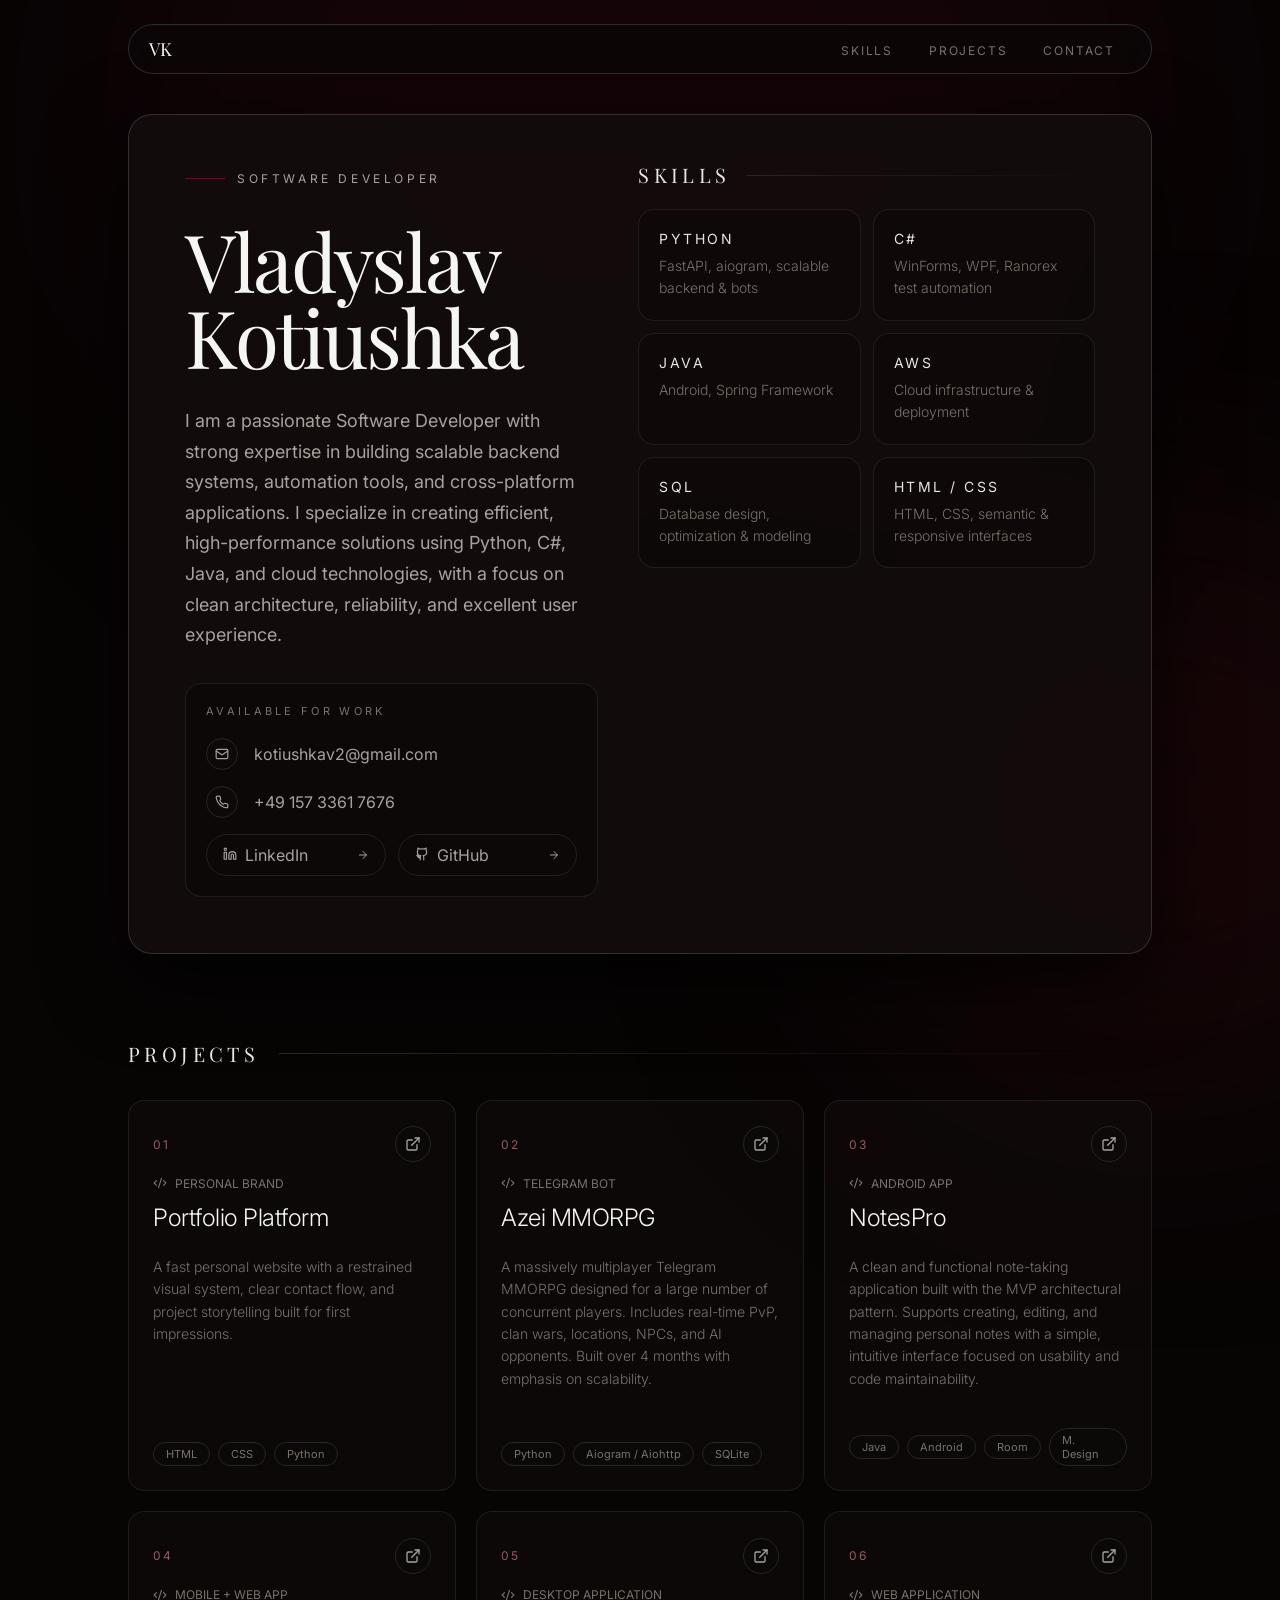
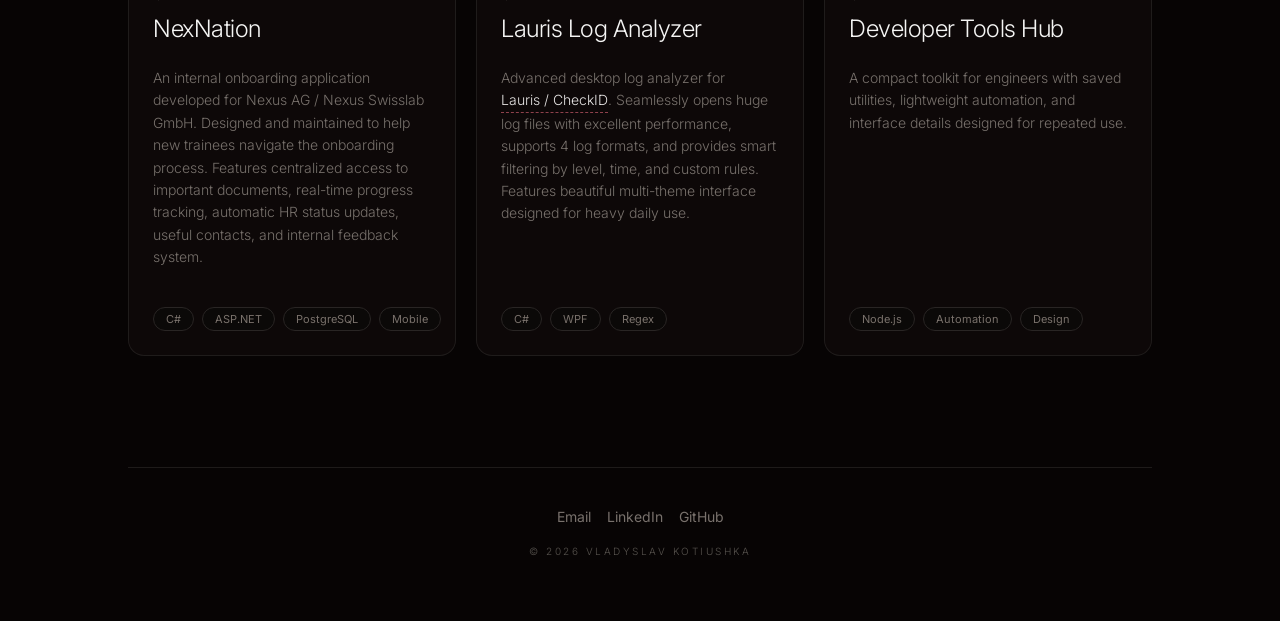
==== commit 717a9d1b: "add projects, private project notification, tooltips, names for colors" ====
--- a/index.html
+++ b/index.html
@@ -11,6 +11,7 @@
       rel="stylesheet"
     />
     <link rel="stylesheet" href="styles.css" />
+    <script src="script.js" defer></script>
   </head>
 
   <body>
@@ -245,7 +246,12 @@
             <article class="project">
               <div class="project__header">
                 <p class="project__number">01</p>
-                <a class="project__link" href="#" aria-label="Open project">
+                <a
+                  class="project__link"
+                  href="https://github.com/kotiushka/portfolio"
+                  target="_blank"
+                  aria-label="Open project"
+                >
                   <svg
                     width="16"
                     height="16"
@@ -288,15 +294,20 @@
                 impressions.
               </p>
               <div class="project__tools">
-                <span class="project__tool">React</span>
-                <span class="project__tool">TypeScript</span>
-                <span class="project__tool">Tailwind</span>
+                <span class="project__tool">HTML</span>
+                <span class="project__tool">CSS</span>
+                <span class="project__tool">Python</span>
               </div>
             </article>
             <article class="project">
               <div class="project__header">
                 <p class="project__number">02</p>
-                <a class="project__link" href="#" aria-label="Open project">
+                <a
+                  class="project__link"
+                  href="https://github.com/kotiushka/AzeibarjanWarBOT"
+                  target="_blank"
+                  aria-label="Open project"
+                >
                   <svg
                     width="16"
                     height="16"
@@ -330,17 +341,19 @@
                   <path d="m6 8-4 4 4 4"></path>
                   <path d="m14.5 4-5 16"></path>
                 </svg>
-                product interface
-              </p>
-              <h3 class="project__title">Task Flow Dashboard</h3>
+                telegram bot
+              </p>
+              <h3 class="project__title">Azei MMORPG</h3>
               <p class="project__description">
-                A focused workspace for managing tasks, priorities, and progress
-                with polished empty states and responsive layouts.
+                A massively multiplayer Telegram MMORPG designed for a large
+                number of concurrent players. Includes real-time PvP, clan wars,
+                locations, NPCs, and AI opponents. Built over 4 months with
+                emphasis on scalability.
               </p>
               <div class="project__tools">
-                <span class="project__tool">Node.js</span>
-                <span class="project__tool">PostgreSQL</span>
-                <span class="project__tool">REST API</span>
+                <span class="project__tool">Python</span>
+                <span class="project__tool">Aiogram / Aiohttp</span>
+                <span class="project__tool">SQLite</span>
               </div>
             </article>
             <article class="project">
@@ -380,24 +393,31 @@
                   <path d="m6 8-4 4 4 4"></path>
                   <path d="m14.5 4-5 16"></path>
                 </svg>
-                frontend engineering
-              </p>
-              <h3 class="project__title">Commerce Admin UI</h3>
+                android app
+              </p>
+              <h3 class="project__title">NotesPro</h3>
               <p class="project__description">
-                An operational interface for product, order, and customer
-                workflows designed around speed, clarity, and low-friction
-                actions.
+                A clean and functional note-taking application built with the
+                MVP architectural pattern. Supports creating, editing, and
+                managing personal notes with a simple, intuitive interface
+                focused on usability and code maintainability.
               </p>
               <div class="project__tools">
-                <span class="project__tool">React Query</span>
-                <span class="project__tool">Forms</span>
-                <span class="project__tool">UX</span>
+                <span class="project__tool">Java</span>
+                <span class="project__tool">Android</span>
+                <span class="project__tool">Room</span>
+                <span class="project__tool">M. Design</span>
               </div>
             </article>
             <article class="project">
               <div class="project__header">
                 <p class="project__number">04</p>
-                <a class="project__link" href="#" aria-label="Open project">
+                <a
+                  class="project__link"
+                  href="https://play.google.com/store/apps/details?id=de.nexusag.nexnation.app&hl=de"
+                  target="_blank"
+                  aria-label="Open project"
+                >
                   <svg
                     width="16"
                     height="16"
@@ -431,23 +451,32 @@
                   <path d="m6 8-4 4 4 4"></path>
                   <path d="m14.5 4-5 16"></path>
                 </svg>
-                full-stack app
-              </p>
-              <h3 class="project__title">Booking Experience</h3>
+                MOBILE + WEB APP
+              </p>
+              <h3 class="project__title">NexNation</h3>
               <p class="project__description">
-                A polished reservation flow with availability states, guided
-                decisions, and a responsive interface for mobile-first users.
+                An internal onboarding application developed for Nexus AG /
+                Nexus Swisslab GmbH. Designed and maintained to help new
+                trainees navigate the onboarding process. Features centralized
+                access to important documents, real-time progress tracking,
+                automatic HR status updates, useful contacts, and internal
+                feedback system.
               </p>
               <div class="project__tools">
-                <span class="project__tool">React</span>
-                <span class="project__tool">Api</span>
-                <span class="project__tool">Validation</span>
+                <span class="project__tool">C#</span>
+                <span class="project__tool">ASP.NET</span>
+                <span class="project__tool">PostgreSQL</span>
+                <span class="project__tool">Mobile</span>
               </div>
             </article>
             <article class="project">
               <div class="project__header">
                 <p class="project__number">05</p>
-                <a class="project__link" href="#" aria-label="Open project">
+                <a
+                  class="project__link project__link--private"
+                  href="#"
+                  aria-label="Open project"
+                >
                   <svg
                     width="16"
                     height="16"
@@ -481,17 +510,27 @@
                   <path d="m6 8-4 4 4 4"></path>
                   <path d="m14.5 4-5 16"></path>
                 </svg>
-                dashboard
-              </p>
-              <h3 class="project__title">Analytics Console</h3>
+                desktop application
+              </p>
+              <h3 class="project__title">Lauris Log Analyzer</h3>
               <p class="project__description">
-                A calm reporting surface for tracking key product metrics with
-                clear hierarchy, readable data, and fast scanning.
+                Advanced desktop log analyzer for
+                <span class="tooltip">
+                  Lauris / CheckID
+                  <span class="tooltip__content">
+                    Laboratory Information System (LIS) developed by Nexus
+                    Swisslab GmbH for managing lab data and patient
+                    identification.
+                  </span></span
+                >. Seamlessly opens huge log files with excellent performance,
+                supports 4 log formats, and provides smart filtering by level,
+                time, and custom rules. Features beautiful multi-theme interface
+                designed for heavy daily use.
               </p>
               <div class="project__tools">
-                <span class="project__tool">Charts</span>
-                <span class="project__tool">TypeScript</span>
-                <span class="project__tool">Data UI</span>
+                <span class="project__tool">C#</span>
+                <span class="project__tool">WPF</span>
+                <span class="project__tool">Regex</span>
               </div>
             </article>
             <article class="project">
@@ -566,5 +605,9 @@
         </footer>
       </main>
     </div>
+    <div class="toast" id="toast">
+      Oops, I can't show you this code because it was written specifically for
+      use by company employees.
+    </div>
   </body>
 </html>
--- a/styles.css
+++ b/styles.css
@@ -2,9 +2,38 @@
   box-sizing: border-box;
 }
 
+:root {
+  --color-page-bg: #070404;
+
+  --color-card-bg: rgba(17, 11, 11, 0.7);
+  --color-card-bg-solid: #171010;
+  --color-card-bg-soft: rgba(0, 0, 0, 0.2);
+  --color-icon-bg: rgba(12, 10, 9, 0.6);
+
+  --color-text-main: #f5f5f4;
+  --color-text-soft: #e7e5e4;
+  --color-text-muted: #a8a29e;
+  --color-text-dim: #78716c;
+  --color-text-dark: #070706;
+
+  --color-border-soft: rgba(41, 37, 36, 0.7);
+  --color-border-muted: #292524;
+  --color-border-hover: rgba(87, 83, 78, 0.7);
+
+  --color-accent-line: rgba(159, 18, 57, 0.6);
+  --color-accent-soft: rgba(136, 19, 55, 0.3);
+  --color-accent-number: #ffa1ad8c;
+  --color-accent-tooltip: rgba(251, 113, 133, 0.55);
+
+  --color-selection-text: #ffe4e6;
+
+  --shadow-card: 0 25px 80px rgba(0, 0, 0, 0.8);
+  --shadow-tooltip: 0 20px 50px rgba(0, 0, 0, 0.65);
+}
+
 ::selection {
-  background: rgba(136, 19, 55, 0.3);
-  color: #ffe4e6;
+  background: var(--color-accent-soft);
+  color: var(--color-selection-text);
 }
 
 .hero__title,
@@ -23,10 +52,10 @@
   padding: 24px;
 
   min-height: 100vh;
-  background: #070404;
+  background: var(--color-page-bg);
   color: #d6d3d1;
   position: relative;
-  overflow-x: hidden;
+  overflow-x: visible;
 }
 
 .glow-top {
@@ -77,14 +106,14 @@
 
 .header__logo {
   font-size: 18px;
-  color: #f5f5f4;
+  color: var(--color-text-main);
   text-decoration: none;
 }
 
 .header__link {
   padding: 8px 16px;
   border-radius: 999px;
-  color: #78716c;
+  color: var(--color-text-dim);
   font-size: 12px;
   text-transform: uppercase;
   letter-spacing: 0.15em;
@@ -94,7 +123,7 @@
 
 .header__link:hover {
   background: rgba(28, 25, 23, 0.7);
-  color: #f5f5f4;
+  color: var(--color-text-main);
 }
 
 .hero {
@@ -117,7 +146,7 @@
   border-radius: 24px;
   border: 1px solid rgba(120, 113, 108, 0.35);
   background: rgba(19, 13, 13, 0.9);
-  box-shadow: 0 25px 80px rgba(0, 0, 0, 0.8);
+  box-shadow: var(--shadow-card);
   backdrop-filter: blur(24px);
 
   max-width: 1024px;
@@ -133,12 +162,12 @@
 .position__line {
   width: 40px;
   height: 1px;
-  background: rgba(159, 18, 57, 0.6);
+  background: var(--color-accent-line);
 }
 
 .position {
   margin: 0;
-  color: #a8a29e;
+  color: var(--color-text-muted);
   font-size: 12px;
   text-transform: uppercase;
   letter-spacing: 0.3em;
@@ -151,14 +180,14 @@
   line-height: 0.95;
   font-weight: 300;
   letter-spacing: -0.03em;
-  color: #f5f5f4;
+  color: var(--color-text-main);
 }
 
 .hero__description {
   margin: 32px 0 0;
   max-width: 560px;
 
-  color: #a8a29e;
+  color: var(--color-text-muted);
   line-height: 1.7;
   font-size: 18px;
 }
@@ -168,7 +197,7 @@
   padding: 20px;
   max-width: 420px;
 
-  border: 1px solid rgba(41, 37, 36, 0.7);
+  border: 1px solid var(--color-border-soft);
   border-radius: 16px;
   background: rgba(0, 0, 0, 0.2);
 
@@ -177,7 +206,7 @@
 
 .card__available-for-work {
   margin: 0 0 20px;
-  color: #78716c;
+  color: var(--color-text-dim);
   font-size: 11px;
   letter-spacing: 0.3em;
   text-transform: uppercase;
@@ -193,13 +222,13 @@
   display: flex;
   align-items: center;
   gap: 16px;
-  color: #a8a29e;
+  color: var(--color-text-muted);
   text-decoration: none;
   transition: transform 0.25s ease;
 }
 
 .contact__link:hover {
-  color: #f5f5f4;
+  color: var(--color-text-main);
 }
 
 .contact-link__content {
@@ -216,9 +245,9 @@
   align-items: center;
   justify-content: center;
 
-  border: 1px solid #292524;
+  border: 1px solid var(--color-border-muted);
   border-radius: 50%;
-  background: rgba(12, 10, 9, 0.6);
+  background: var(--color-icon-bg);
 }
 
 .card__social {
@@ -232,7 +261,7 @@
   display: flex;
   align-items: center;
   justify-content: space-between;
-  color: #a8a29e;
+  color: var(--color-text-muted);
   text-decoration: none;
 
   padding: 10px 16px;
@@ -244,7 +273,7 @@
 .social-link:hover {
   border-color: #57534e;
   background: rgba(28, 25, 23, 0.4);
-  color: #f5f5f4;
+  color: var(--color-text-main);
 }
 
 .social-link__content {
@@ -258,7 +287,7 @@
 }
 
 .skill-card {
-  border: 1px solid rgba(41, 37, 36, 0.7);
+  border: 1px solid var(--color-border-soft);
   border-radius: 16px;
   background: rgba(0, 0, 0, 0.2);
   padding: 20px;
@@ -271,7 +300,7 @@
 }
 
 .skill-card:hover {
-  border-color: rgba(87, 83, 78, 0.7);
+  border-color: var(--color-border-hover);
   background: #181111;
 }
 
@@ -289,14 +318,14 @@
   line-height: 1;
   font-weight: 400;
   letter-spacing: 0.22em;
-  color: #e7e5e4;
+  color: var(--color-text-soft);
   font-family: "Playfair Display", Georgia, serif;
 }
 
 .skills__line {
   height: 1px;
   flex: 1;
-  background: linear-gradient(to right, #292524, transparent);
+  background: linear-gradient(to right, var(--color-border-muted), transparent);
 }
 
 .skills__grid {
@@ -309,7 +338,7 @@
   margin: 0 0 8px;
   font-weight: 400;
   font-size: 14px;
-  color: #e7e5e4;
+  color: var(--color-text-soft);
   letter-spacing: 0.18em;
   text-transform: uppercase;
 }
@@ -343,14 +372,14 @@
   line-height: 1;
   font-weight: 400;
   letter-spacing: 0.22em;
-  color: #e7e5e4;
+  color: var(--color-text-soft);
   font-family: "Playfair Display", Georgia, serif;
 }
 
 .projects__line {
   height: 1px;
   flex: 1;
-  background: linear-gradient(to right, #292524, transparent);
+  background: linear-gradient(to right, var(--color-border-muted), transparent);
 }
 
 .projects__grid {
@@ -367,10 +396,10 @@
   overflow: hidden;
   display: flex;
   flex-direction: column;
-  border: 1px solid rgba(41, 37, 36, 0.7);
+  border: 1px solid var(--color-border-soft);
   border-radius: 16px;
 
-  background: rgba(17, 11, 11, 0.7);
+  background: var(--color-card-bg);
 
   transition:
     color 0.5s ease,
@@ -380,13 +409,13 @@
 }
 
 .project:hover a {
-  color: #e7e5e4;
+  color: var(--color-text-soft);
 }
 
 .project:hover {
   transform: translateY(-4px);
-  background: #171010;
-  border-color: rgba(87, 83, 78, 0.7);
+  background: var(--color-card-bg-solid);
+  border-color: var(--color-border-hover);
 }
 
 .project__header {
@@ -403,15 +432,20 @@
   align-items: center;
   justify-content: center;
 
-  color: #a8a29e;
-
-  border: 1px solid #292524;
+  color: var(--color-text-muted);
+
+  border: 1px solid var(--color-border-muted);
   border-radius: 50%;
-  background: rgba(12, 10, 9, 0.6);
+  background: var(--color-icon-bg);
+
+  text-decoration: none;
+  transition:
+    color 0.25s ease,
+    border-color 0.25s ease;
 }
 
 .project__number {
-  color: #ffa1ad8c;
+  color: var(--color-accent-number);
   font-size: 12px;
   letter-spacing: 0.2em;
 }
@@ -435,20 +469,64 @@
   font-size: 24px;
   margin-top: 0;
   letter-spacing: -0.02em;
-  color: #f5f5f4;
+  color: var(--color-text-main);
 }
 
 .project__description {
   font-size: 14px;
   line-height: 1.6;
-  color: #78716c;
+  color: var(--color-text-dim);
   margin-top: 0;
+}
+
+.tooltip {
+  position: relative;
+  display: inline-flex;
+  color: var(--color-text-soft);
+  border-bottom: 1px dashed var(--color-accent-tooltip);
+}
+
+.tooltip__content {
+  position: absolute;
+  left: 0;
+  bottom: calc(100% + 10px);
+
+  width: 260px;
+  max-width: 70vw;
+  padding: 12px 14px;
+
+  border: 1px solid var(--color-border-hover);
+  border-radius: 14px;
+  background: rgba(17, 11, 11, 0.96);
+
+  box-shadow: var(--shadow-tooltip);
+
+  backdrop-filter: blur(18px);
+
+  color: var(--color-text-muted);
+  font-size: 12px;
+  font-weight: 300;
+  line-height: 1.6;
+
+  opacity: 0;
+  visibility: hidden;
+  transform: translateY(6px);
+  transition: 0.25s ease;
+
+  z-index: 50;
+}
+
+.tooltip:hover .tooltip__content {
+  opacity: 1;
+  visibility: visible;
+  transform: translateY(0);
 }
 
 .project__tools {
   margin-top: auto;
   padding-top: 24px;
   display: flex;
+  align-items: center;
   flex-wrap: flex;
   gap: 8px;
 }
@@ -456,10 +534,10 @@
 .project__tool {
   color: #79716b;
   font-size: 11px;
-  border: 1px solid #292524;
+  border: 1px solid var(--color-border-muted);
   border-radius: 50px;
   padding: 4px 12px;
-  background: rgba(12, 10, 9, 0.6);
+  background: var(--color-icon-bg);
 }
 
 .footer {
@@ -467,7 +545,7 @@
   width: 100%;
   margin: 0 auto;
   padding: 40px 0;
-  border-top: 1px solid rgba(41, 37, 36, 0.7);
+  border-top: 1px solid var(--color-border-soft);
   text-align: center;
 }
 
@@ -481,14 +559,14 @@
 }
 
 .footer__link {
-  color: #78716c;
+  color: var(--color-text-dim);
   font-size: 14px;
   text-decoration: none;
   transition: color 0.25s ease;
 }
 
 .footer__link:hover {
-  color: #f5f5f4;
+  color: var(--color-text-main);
 }
 
 .footer__copy {
@@ -500,6 +578,36 @@
   letter-spacing: 0.25em;
 }
 
+.toast {
+  position: fixed;
+  left: 50%;
+  bottom: 48px;
+  transform: translateX(-50%) translateY(20px);
+
+  max-width: 420px;
+  padding: 14px 18px;
+
+  border: 1px solid var(--color-border-soft);
+  border-radius: 14px;
+  background: rgba(17, 11, 11, 0.96);
+  color: var(--color-text-muted);
+
+  font-size: 14px;
+  line-height: 1.5;
+  text-align: center;
+
+  opacity: 0;
+  visibility: hidden;
+  transition: 0.25s ease;
+  z-index: 100;
+}
+
+.toast--visible {
+  opacity: 1;
+  visibility: visible;
+  transform: translateX(-50%) translateY(0);
+}
+
 @media (max-width: 768px) {
   .page {
     padding: 16px;
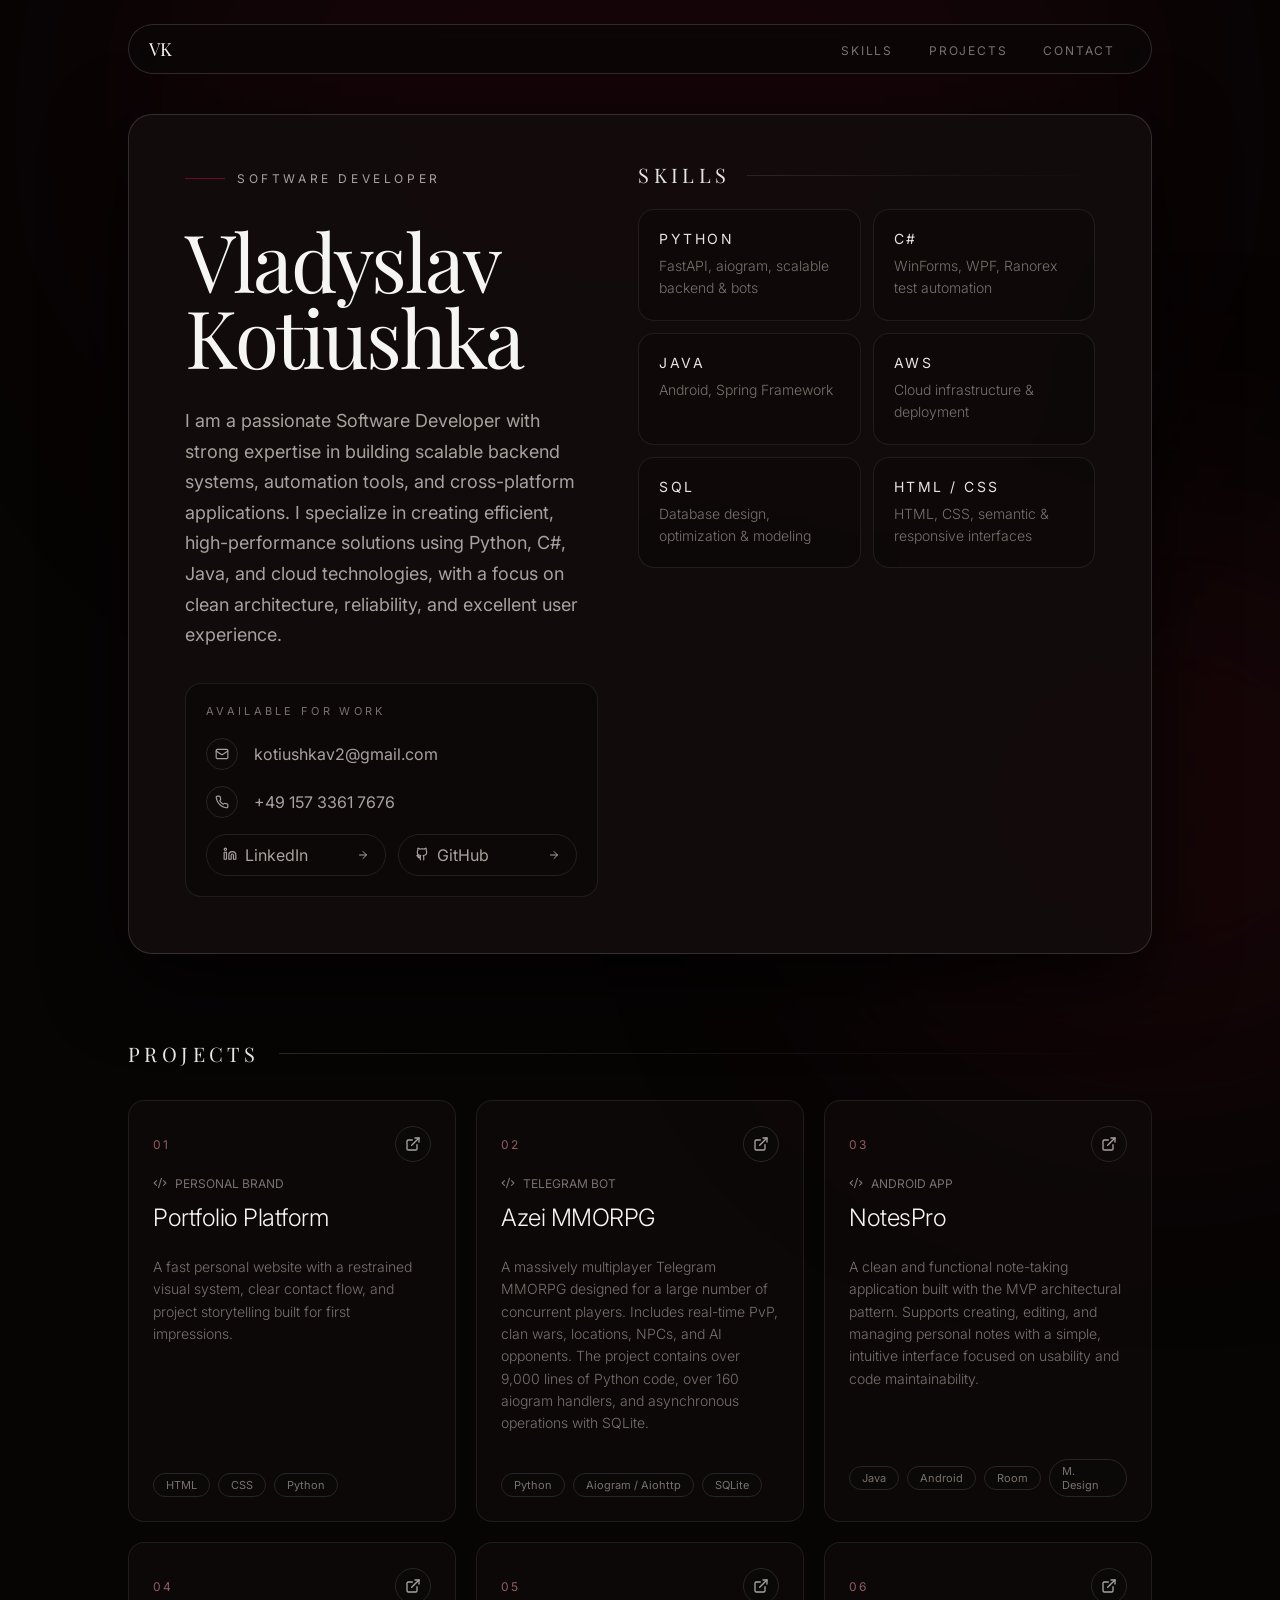
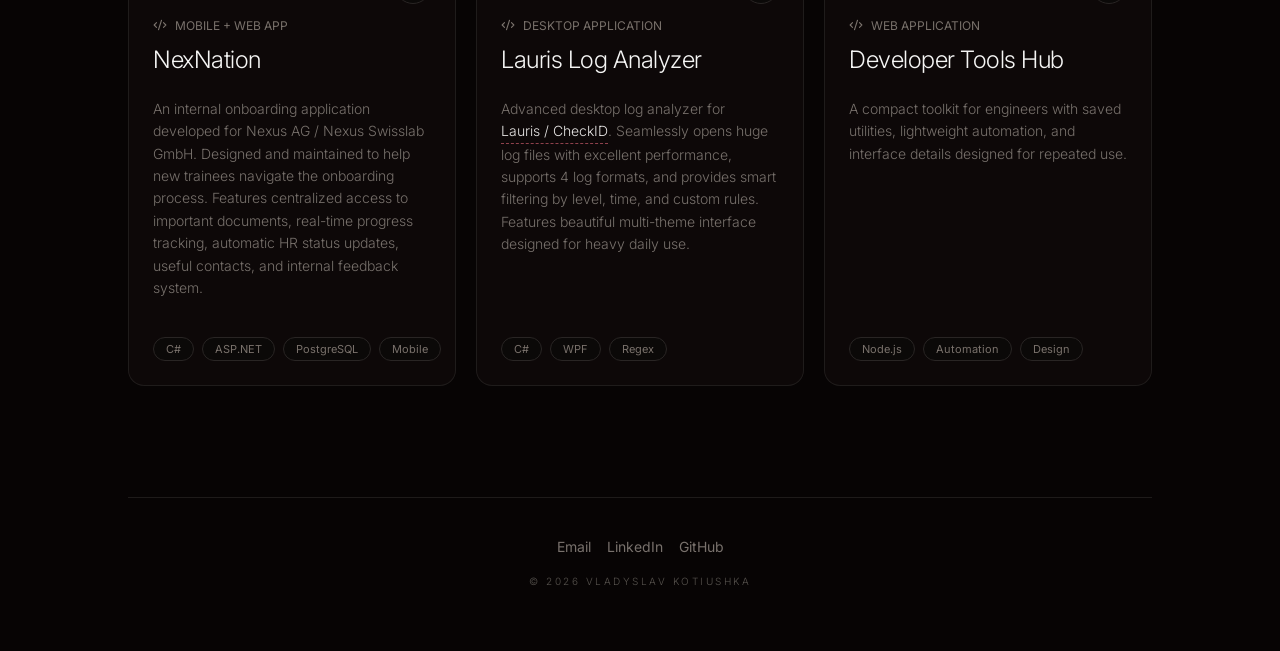
==== commit fda4e194: "change description for the azei project" ====
--- a/index.html
+++ b/index.html
@@ -12,6 +12,8 @@
     />
     <link rel="stylesheet" href="styles.css" />
     <script src="script.js" defer></script>
+
+    <link rel="icon" type="image/svg+xml" href="favicon.svg" />
   </head>
 
   <body>
@@ -347,8 +349,9 @@
               <p class="project__description">
                 A massively multiplayer Telegram MMORPG designed for a large
                 number of concurrent players. Includes real-time PvP, clan wars,
-                locations, NPCs, and AI opponents. Built over 4 months with
-                emphasis on scalability.
+                locations, NPCs, and AI opponents. The project contains over
+                9,000 lines of Python code, over 160 aiogram handlers, and
+                asynchronous operations with SQLite.
               </p>
               <div class="project__tools">
                 <span class="project__tool">Python</span>
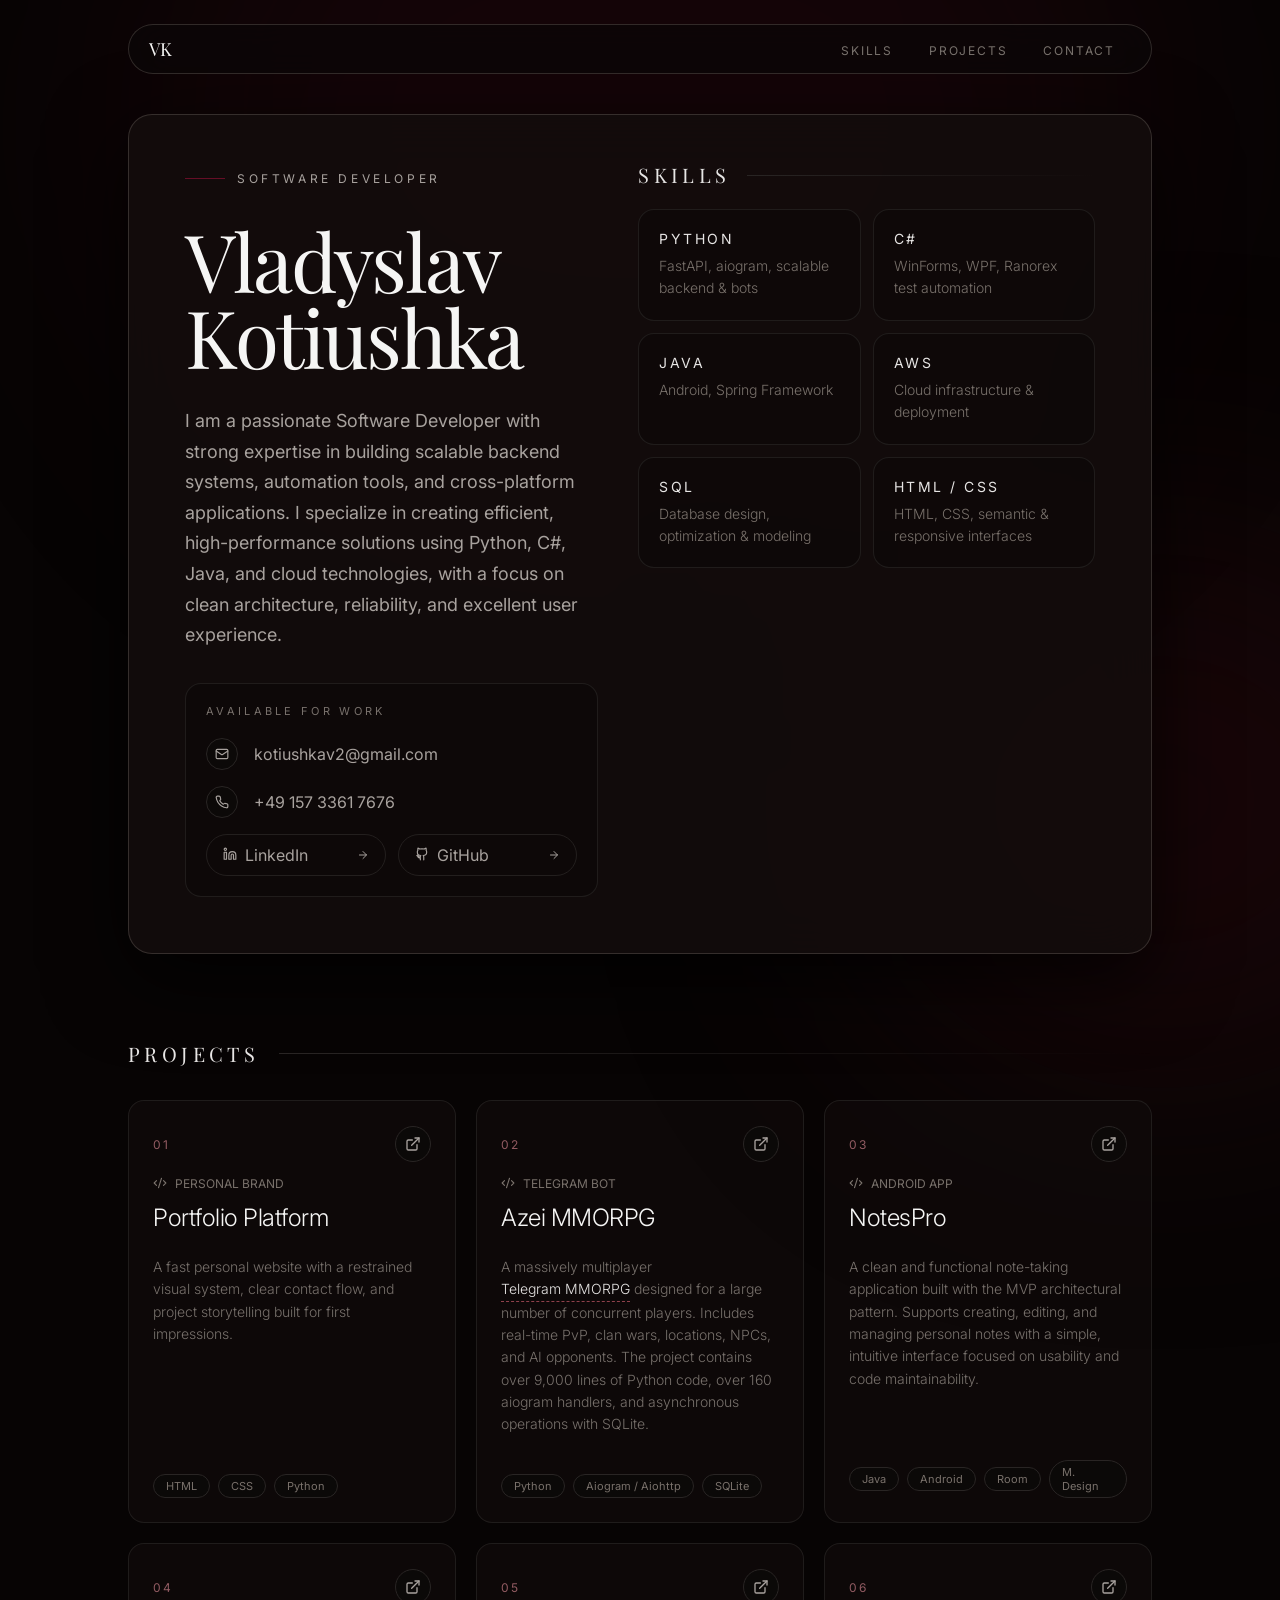
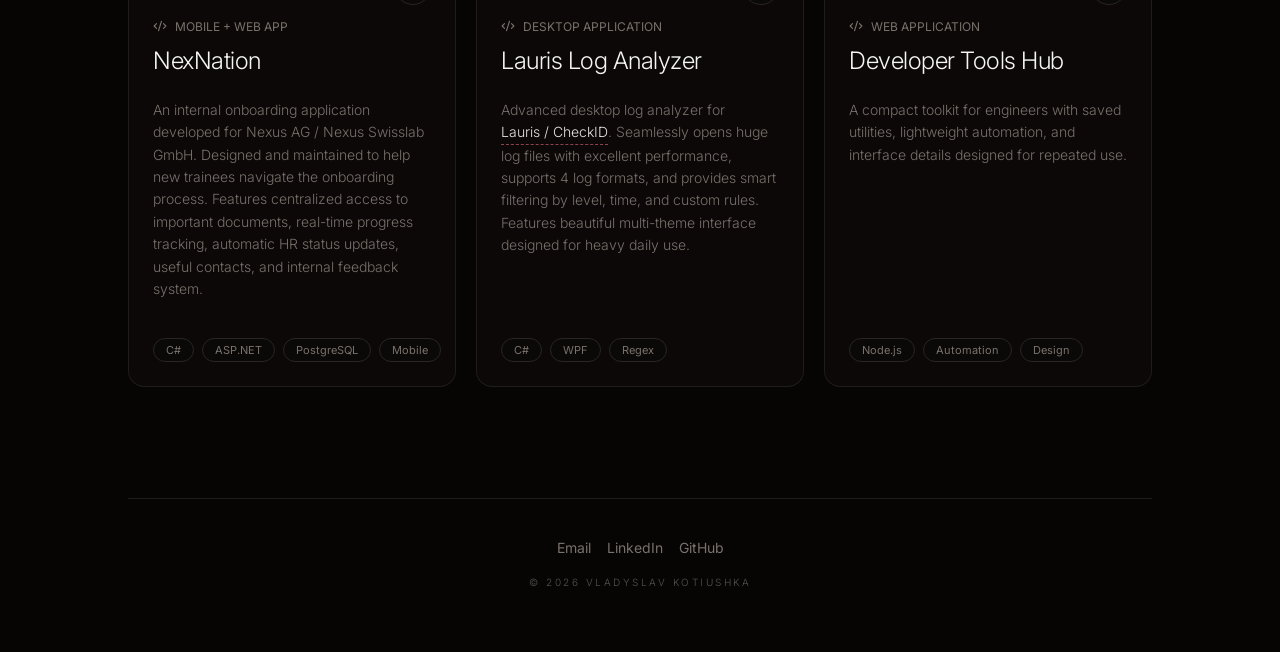
==== commit e12b1d97: "add tooltip for the azei bot project" ====
--- a/index.html
+++ b/index.html
@@ -347,11 +347,20 @@
               </p>
               <h3 class="project__title">Azei MMORPG</h3>
               <p class="project__description">
-                A massively multiplayer Telegram MMORPG designed for a large
-                number of concurrent players. Includes real-time PvP, clan wars,
-                locations, NPCs, and AI opponents. The project contains over
-                9,000 lines of Python code, over 160 aiogram handlers, and
-                asynchronous operations with SQLite.
+                A massively multiplayer
+                <span class="tooltip"
+                  >Telegram MMORPG
+                  <span class="tooltip__content"
+                    >This is my biggest personal project. The architecture could
+                    be better (separate DB layer, migrations, tests, env
+                    config), but it was a great way to learn async Python,
+                    Aiogram, SQLite, and game design.</span
+                  >
+                </span>
+                designed for a large number of concurrent players. Includes
+                real-time PvP, clan wars, locations, NPCs, and AI opponents. The
+                project contains over 9,000 lines of Python code, over 160
+                aiogram handlers, and asynchronous operations with SQLite.
               </p>
               <div class="project__tools">
                 <span class="project__tool">Python</span>
